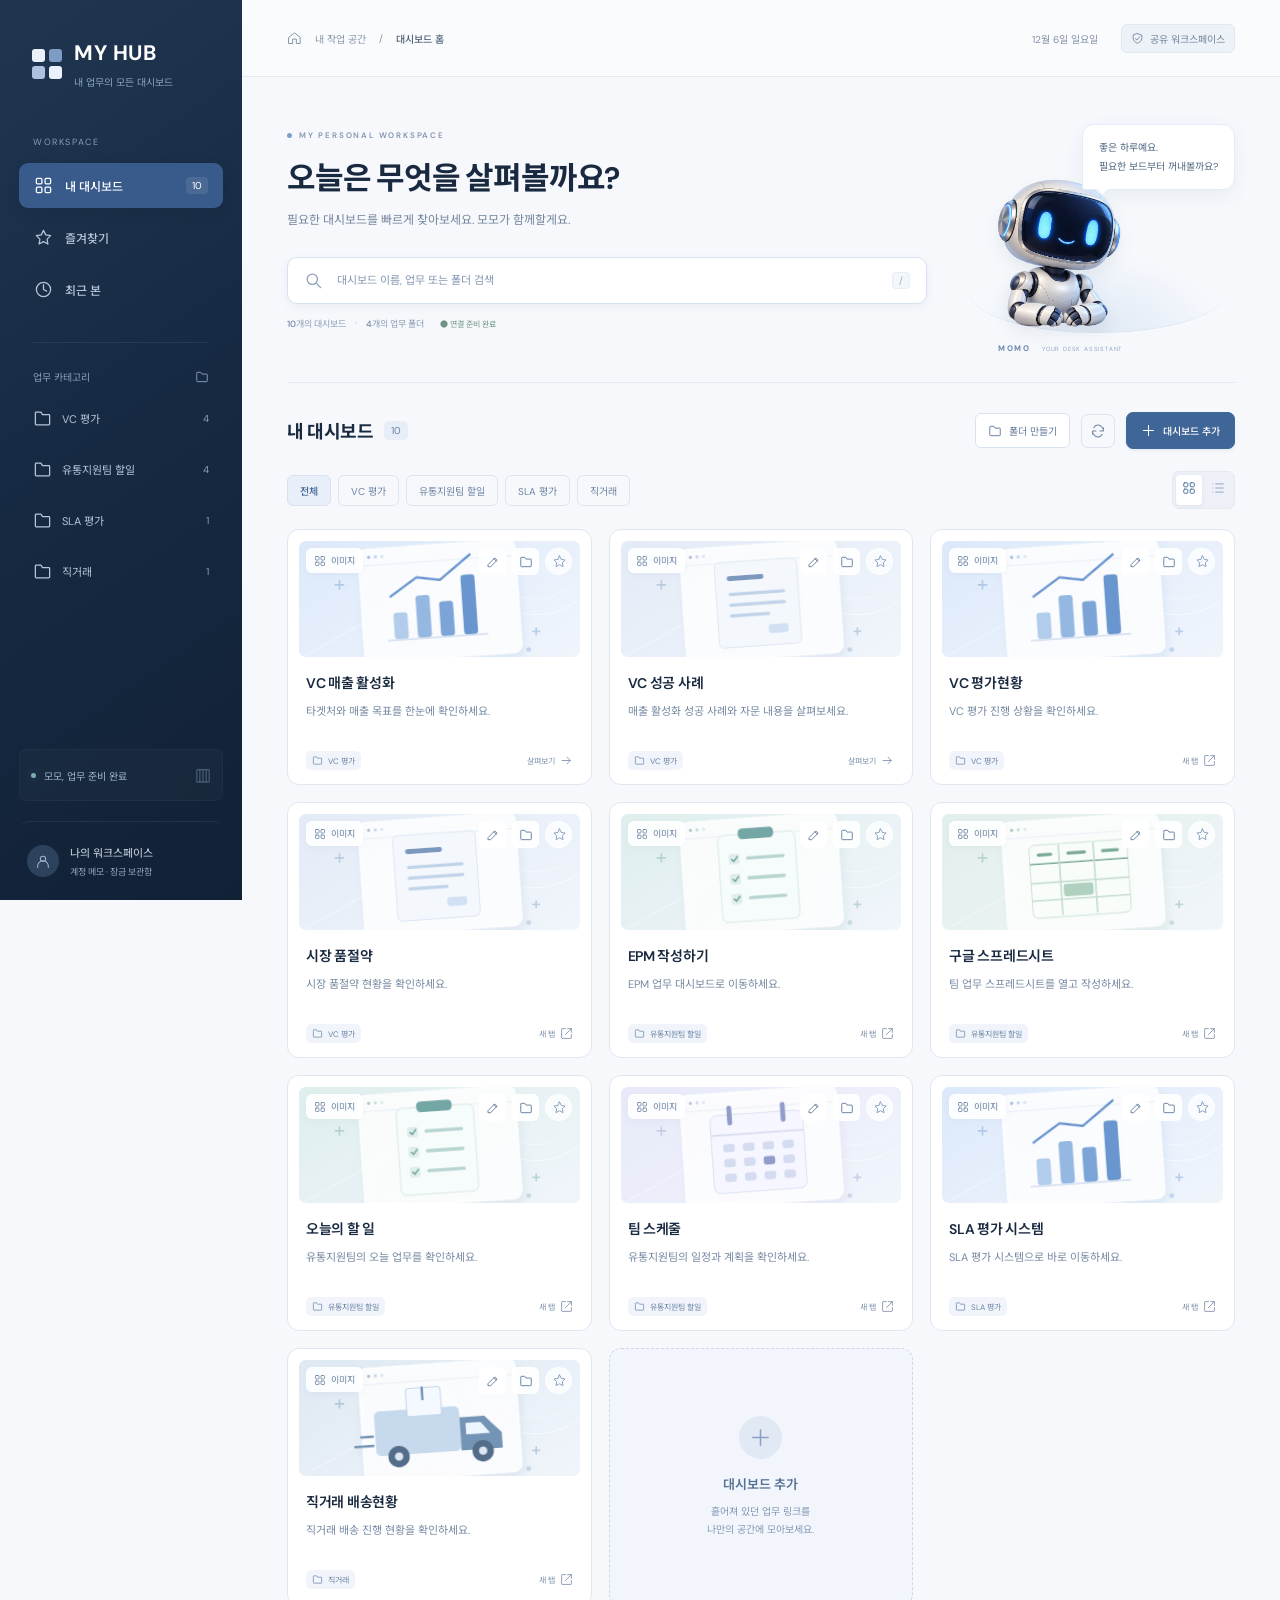
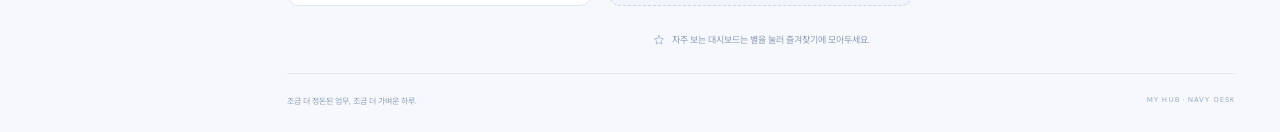
==== index.html @ 80055e2d "Allow account vault passwords of at least eight characters" ====
<!doctype html>
<html lang="ko"><head><meta charset="utf-8"><meta name="viewport" content="width=device-width,initial-scale=1"><meta name="theme-color" content="#172b44"><meta name="description" content="내 업무의 모든 대시보드, 모모와 함께하는 네이비 데스크."><title>MY HUB · 네이비 데스크</title><link rel="icon" href="favicon.svg"><link rel="stylesheet" href="styles.css?v=2daafd8558ab"></head><body>
<aside class="sidebar"><a class="brand" href="./index.html"><span class="brand-mark"><i></i><i></i><i></i><i></i></span><span>MY HUB<small>내 업무의 모든 대시보드</small></span></a><div class="nav-caption">WORKSPACE</div><nav aria-label="주 메뉴"><button class="nav-item active" data-view="all"><span data-icon="grid"></span>내 대시보드<b id="nav-count">0</b></button><button class="nav-item" data-view="favorites"><span data-icon="star"></span>즐겨찾기</button><button class="nav-item" data-view="recent"><span data-icon="clock"></span>최근 본</button></nav><div class="category-title">업무 카테고리<span data-icon="folder"></span></div><nav id="folder-nav" aria-label="폴더별 대시보드"></nav><div class="sidebar-foot"><div class="assistant-status"><i></i>모모, 업무 준비 완료<span>▥</span></div><div class="profile"><span data-icon="user"></span><div>나의 워크스페이스<small>하나씩, 나의 속도로.</small></div></div></div></aside>
<main><header class="topbar"><div class="breadcrumbs"><span data-icon="home"></span><span>내 작업 공간</span><span>/</span><strong id="breadcrumb">대시보드 홈</strong></div><div class="topbar-right"><span id="today"></span><span class="private-badge"><span data-icon="shield"></span>공유 워크스페이스</span></div></header><div class="page-content" id="home-content">
<section class="welcome"><div class="welcome-copy"><div class="eyebrow"><i></i>MY PERSONAL WORKSPACE</div><h1>오늘은 무엇을<br class="mobile-break"> 살펴볼까요?</h1><p>필요한 대시보드를 빠르게 찾아보세요.<br class="mobile-break"> 모모가 함께할게요.</p><label class="search"><span data-icon="search"></span><input type="search" id="search" aria-label="대시보드 검색" placeholder="대시보드 이름, 업무 또는 폴더 검색"><kbd>/</kbd></label><div class="welcome-meta"><span><b id="total-count">0</b>개의 대시보드</span><span>·</span><span><b id="folder-count">0</b>개의 업무 폴더</span><span class="ready">● 연결 준비 완료</span></div></div><div class="assistant-scene"><div class="speech" id="speech" role="status">좋은 하루예요.<br>필요한 보드부터 꺼내볼까요?</div><button id="momo" class="robot-button" aria-label="모모에게 인사하기"><img src="momo-robot.png" alt="작은 흰색 로봇 비서 모모" onerror="this.hidden=true;this.nextElementSibling.hidden=false"><span class="robot-fallback" hidden><span class="robot-ears"></span><span class="robot-head"><i></i><i></i></span><span class="robot-body"></span></span></button><div class="scene-ground"></div><span class="assistant-label">MOMO <small>YOUR DESK ASSISTANT</small></span></div></section>
<section class="boards-section" aria-labelledby="boards-title"><div class="section-heading"><div class="title-group"><h2 id="boards-title" tabindex="-1">내 대시보드</h2><span id="board-count" class="count-pill">0</span></div><div class="heading-actions"><button class="secondary-button" id="new-folder-button"><span data-icon="folder"></span>폴더 만들기</button><button class="icon-button" id="refresh-folders" title="목록 새로고침" aria-label="목록 새로고침"><span data-icon="refresh"></span></button><button class="primary-button" id="add-button"><span data-icon="plus"></span>대시보드 추가</button></div></div><div class="board-toolbar"><div class="filter-chips" id="category-filters" role="group" aria-label="업무 카테고리 필터"></div><div class="view-controls" role="group" aria-label="화면 배치"><button class="active" id="grid-view" aria-label="카드 보기" aria-pressed="true"><span data-icon="grid"></span></button><button id="list-view" aria-label="목록 보기" aria-pressed="false"><span data-icon="list"></span></button></div></div><div class="board-grid" id="board-grid"></div></section>
<section class="recent-section" id="recent-section" hidden><div class="section-heading"><h2><span data-icon="clock"></span>최근 본</h2><button class="text-button" data-view="recent">전체 보기<span data-icon="arrow"></span></button></div><div id="recent-grid" class="recent-grid"></div></section><div class="workspace-note"><span data-icon="star"></span>자주 보는 대시보드는 별을 눌러 즐겨찾기에 모아두세요.</div><footer><span>조금 더 정돈된 업무, 조금 더 가벼운 하루.</span><span>MY HUB · NAVY DESK</span></footer></div>
<section class="viewer" id="viewer" hidden aria-label="대시보드 보기"><div class="viewer-toolbar"><button id="close-viewer" class="secondary-button"><span data-icon="back"></span>내 대시보드</button><strong id="viewer-title"></strong><a id="external-link" target="_blank" rel="noopener noreferrer">새 탭에서 열기<span data-icon="external"></span></a></div><iframe id="dashboard-frame" title="선택한 대시보드" sandbox="allow-scripts allow-same-origin allow-forms allow-popups allow-downloads"></iframe></section></main>
<dialog id="add-dialog" aria-labelledby="dialog-title"><form id="add-form"><div class="dialog-header"><span class="dialog-icon" data-icon="folder"></span><button type="button" class="icon-button" id="close-dialog" aria-label="닫기"><span data-icon="close"></span></button></div><h2 id="dialog-title">새 대시보드 추가</h2><p>자주 사용하는 업무 링크를 한곳에 모아보세요.</p><label>이름<input name="name" required maxlength="60" placeholder="예: 월간 실적 대시보드"></label><label>주소<input name="url" type="url" required pattern="https?://.+" placeholder="https://"></label><div class="folder-select-field"><label for="board-folder">저장할 폴더</label><div><select id="board-folder" name="folder" aria-label="저장할 폴더"></select><button type="button" id="add-create-folder" class="secondary-button"><span data-icon="plus"></span>새 폴더</button></div></div><label>짧은 설명 <span>(선택)</span><input name="description" maxlength="120" placeholder="어떤 내용을 확인하는 곳인가요?"></label><fieldset class="image-fieldset"><legend>카드 이미지 <span>12종 중에서 골라주세요</span></legend><div id="add-image-options" class="image-options"></div></fieldset><div class="dialog-note"><span data-icon="shield"></span>추가한 링크는 이 브라우저에 저장됩니다.</div><button class="primary-button submit-button" type="submit">대시보드 추가<span data-icon="plus"></span></button></form></dialog><dialog id="image-dialog" aria-labelledby="image-dialog-title"><form id="image-form"><div class="dialog-header"><span class="dialog-icon" data-icon="grid"></span><button type="button" class="icon-button" id="close-image-dialog" aria-label="이미지 선택 닫기"><span data-icon="close"></span></button></div><h2 id="image-dialog-title">카드 이미지 선택</h2><p id="image-board-name"></p><fieldset class="image-fieldset"><legend class="sr-only">카드 이미지</legend><div id="edit-image-options" class="image-options"></div></fieldset><div class="dialog-note"><span data-icon="shield"></span>이미지 선택은 이 브라우저에 저장됩니다.</div><button class="primary-button submit-button" type="submit">선택한 이미지 적용<span data-icon="arrow"></span></button></form></dialog><dialog id="folder-dialog" aria-labelledby="folder-dialog-title"><form id="folder-form"><div class="dialog-header"><span class="dialog-icon" data-icon="folder"></span><button type="button" class="icon-button" id="close-folder-dialog" aria-label="폴더 만들기 닫기"><span data-icon="close"></span></button></div><h2 id="folder-dialog-title">폴더 만들기</h2><p>업무별로 대시보드를 정리해보세요.</p><label>폴더 이름<input id="folder-name" name="folderName" required maxlength="30" placeholder="예: 월간 보고, 자주 쓰는 업무"></label><div class="dialog-note">폴더와 분류는 이 브라우저에 저장됩니다.</div><button class="primary-button submit-button" type="submit">폴더 만들기<span data-icon="plus"></span></button></form><div id="custom-folder-list"></div><p id="folder-list-note" hidden>폴더를 삭제해도 대시보드는 ‘내 링크’에 남습니다.</p></dialog><dialog id="move-dialog" aria-labelledby="move-title"><form id="move-form"><div class="dialog-header"><span class="dialog-icon" data-icon="folder"></span><button type="button" class="icon-button" id="close-move-dialog" aria-label="폴더 이동 닫기"><span data-icon="close"></span></button></div><h2 id="move-title">폴더로 이동</h2><p id="move-board-name"></p><label for="move-folder">이동할 폴더</label><select id="move-folder" name="folder" aria-label="이동할 폴더"></select><div class="dialog-note">분류 변경은 이 브라우저에 저장됩니다.</div><button class="primary-button submit-button" type="submit">이 폴더로 이동<span data-icon="arrow"></span></button></form></dialog><dialog id="rename-dialog" aria-labelledby="rename-title"><form id="rename-form"><div class="dialog-header"><span class="dialog-icon" data-icon="pencil"></span><button type="button" class="icon-button" id="close-rename-dialog" aria-label="제목 변경 닫기"><span data-icon="close"></span></button></div><h2 id="rename-title">카드 제목 변경</h2><p>대시보드 카드에 표시될 이름을 바꿔보세요.</p><label>새 제목<input id="rename-input" name="name" required maxlength="60" placeholder="예: 월간 실적 대시보드"></label><div class="dialog-note">제목 변경은 이 브라우저에 저장됩니다.</div><button class="primary-button submit-button" type="submit">제목 변경<span data-icon="arrow"></span></button><button type="button" class="text-button rename-reset" id="rename-reset" hidden>원래 제목으로 되돌리기</button></form></dialog><div class="toast" id="toast" role="status"></div><script src="catalog.js?v=97ce8577c10a"></script><script src="app.js?v=6ccfc0c9c9d7"></script><script src="memos.js?v=55710975102d"></script></body></html>
---- styles.css ----
@import url('https://fonts.googleapis.com/css2?family=DM+Sans:wght@400;500;600;700&family=Noto+Sans+KR:wght@400;500;600;700;800&display=swap');
:root{--navy:#192c46;--blue:#416baa;--ink:#192a40;--muted:#778498;--line:#e3e9f1;--canvas:#f6f8fc;--sidebar:242px}*{box-sizing:border-box}body{margin:0;font:14px 'DM Sans','Noto Sans KR',sans-serif;color:var(--ink);background:var(--canvas)}button,input,a{font:inherit;-webkit-tap-highlight-color:transparent}button,a{touch-action:manipulation}button{cursor:pointer;color:inherit;border:0;transition:background .18s,box-shadow .18s,transform .18s}button:active{transform:translateY(1px)}button:focus-visible,a:focus-visible,input:focus-visible{outline:3px solid #6495d6;outline-offset:4px}a{text-decoration:none;color:inherit}svg.icon{width:19px;height:19px;display:block;flex-shrink:0}span[data-icon]{display:inline-flex;align-items:center;justify-content:center;flex-shrink:0}[hidden]{display:none!important}
.sidebar{width:var(--sidebar);position:fixed;inset:0 auto 0 0;display:flex;flex-direction:column;padding:37px 19px 22px;background:linear-gradient(145deg,#203650,#172a43 45%,#112136);color:#becbdd;z-index:6}.brand{display:flex;align-items:center;gap:12px;padding:2px 13px 0;color:#fff;font-size:21px;font-weight:700;letter-spacing:.5px}.brand small{display:block;margin-top:7px;font-size:10px;letter-spacing:0;font-weight:400;color:#8da3be}.brand-mark{display:grid;grid-template-columns:repeat(2,13px);gap:4px}.brand-mark i{width:13px;height:13px;border-radius:3px;background:#eaf1fb}.brand-mark i:nth-child(2){background:#7d9bc3}.brand-mark i:nth-child(3){background:#adc2df}.nav-caption{font-size:9px;letter-spacing:1.6px;color:#879db8;margin:47px 14px 15px}nav{display:grid;gap:7px}.nav-item{display:flex;align-items:center;gap:12px;padding:13px 15px;background:none;color:#b6c5d8;text-align:left;width:100%;border-radius:9px;font-size:12px;font-weight:500;min-height:44px}.nav-item.active{background:#385b8b;color:#fff;box-shadow:0 4px 14px #0613261a}.nav-item:hover{background:#2b4361;color:#fff}.nav-item.active:hover{background:#41689b}.nav-item b{margin-left:auto;font-size:10px;border-radius:4px;background:#ffffff18;padding:2px 6px;font-weight:400}.category-title{display:flex;align-items:center;justify-content:space-between;font-size:10px;color:#8a9fba;margin:30px 14px 12px;padding-top:26px;border-top:1px solid #ffffff13}.category-title svg{width:14px;height:14px}.folder-item{font-size:11px;font-weight:400;gap:10px;padding:10px 14px}.folder-item>span:first-child{color:#869dbc}.folder-count{font-size:10px;margin-left:auto;color:#8ea2bd}.sidebar-foot{margin-top:auto;padding-top:45px}.assistant-status{display:flex;align-items:center;gap:8px;padding:13px 11px;background:#ffffff06;border:1px solid #ffffff08;border-radius:8px;font-size:10px;color:#a1b5cd}.assistant-status i{height:5px;width:5px;background:#7dadac;border-radius:50%;box-shadow:0 0 8px #7dadac50}.assistant-status>span{margin-left:auto;color:#7791ad;font-size:16px}.profile{display:flex;gap:11px;align-items:center;padding:22px 8px 0;margin-top:20px;border-top:1px solid #ffffff12;font-size:11px;color:#d2dbe6}.profile>span{width:32px;height:32px;border-radius:50%;background:#2d425c;color:#9cb1cb}.profile svg{width:16px}.profile small{display:block;margin-top:5px;font-size:9px;color:#92a5bd}
main{margin-left:var(--sidebar);min-height:100vh}.topbar{height:77px;border-bottom:1px solid var(--line);padding:0 45px;display:flex;align-items:center;justify-content:space-between;background:#ffffff8a}.breadcrumbs{display:flex;align-items:center;gap:13px;font-size:10px;color:#8796aa}.breadcrumbs svg{width:15px;height:15px}.breadcrumbs strong{font-weight:500;color:#52637a}.topbar-right{display:flex;gap:23px;align-items:center;font-size:10px;color:#8291a6}.private-badge{display:flex;align-items:center;gap:6px;padding:6px 9px;background:#edf2f8;border:1px solid #e2e8f0;border-radius:6px;color:#73849b}.private-badge svg{width:13px;height:13px}.page-content{max-width:1500px;padding:0 45px;margin:auto}.welcome{display:flex;align-items:center;justify-content:space-between;min-height:306px;gap:25px;padding:30px 0 29px;border-bottom:1px solid var(--line);position:relative}.welcome-copy{flex:1;min-width:0}.eyebrow{display:flex;align-items:center;gap:7px;font-size:8px;letter-spacing:1.8px;font-weight:600;color:#8295af}.eyebrow i{height:5px;width:5px;border-radius:50%;background:#7ca0cf}h1{font-size:31px;letter-spacing:-1.2px;font-weight:700;line-height:1.4;margin:17px 0 10px}.welcome-copy>p{font-size:12px;color:#75869d;margin:0;line-height:1.8}.mobile-break{display:none}.search{display:flex;align-items:center;gap:12px;margin-top:25px;border:1px solid #d7e2f0;border-radius:10px;box-shadow:0 3px 10px #354f7810;background:#fff;padding:13px 16px;max-width:640px;color:#8a9db6}.search:focus-within{border-color:#7099cb}.search input{width:100%;min-width:0;border:0;background:none;font-size:11px;color:var(--ink);outline:none}.search input::placeholder{color:#8498b3}.search kbd{font:10px 'DM Sans',sans-serif;background:#f3f6fa;color:#a1afc0;border:1px solid #e7edf4;border-radius:4px;padding:1px 6px}.welcome-meta{display:flex;gap:9px;align-items:center;margin-top:13px;font-size:9px;color:#8c9cb2}.welcome-meta b{font-weight:500;color:#6f85a2}.ready{margin-left:7px;color:#6e9284;font-size:8px}.assistant-scene{width:265px;height:237px;position:relative;align-self:flex-end;flex-shrink:0}.robot-button{position:absolute;width:175px;height:175px;left:1px;bottom:16px;padding:0;background:none;z-index:2;transform-origin:50% 100%}.robot-button img{display:block;width:100%;height:100%;object-fit:contain;filter:drop-shadow(0 8px 8px #12284212)}.robot-button:hover{transform:translateY(-4px) rotate(-3deg)}.robot-button.hello{animation:wave .6s ease}.speech{position:absolute;z-index:3;right:0;top:8px;border:1px solid #e5ebf4;border-radius:12px 12px 12px 3px;background:#fff;box-shadow:0 6px 20px #244a7410;padding:13px 16px;color:#536983;font-size:10px;line-height:1.9;max-width:205px}.speech:after{content:'';position:absolute;bottom:-5px;left:15px;width:8px;height:8px;background:white;transform:rotate(45deg);border-right:1px solid #e5ebf4;border-bottom:1px solid #e5ebf4}.scene-ground{position:absolute;bottom:20px;left:0;right:10px;height:80px;background:radial-gradient(ellipse at bottom,#dfe9f5,transparent 70%);border-bottom:1px solid #dbe5f2;border-radius:50%}.assistant-label{position:absolute;bottom:0;left:28px;color:#6e88ac;font-weight:700;font-size:8px;letter-spacing:1.6px}.assistant-label small{font-weight:400;color:#91a4bf;font-size:6px;margin-left:8px;letter-spacing:.8px}.robot-fallback{position:relative;display:block;width:145px;height:155px;margin:15px}.robot-head{position:absolute;left:15px;top:8px;width:118px;height:89px;border:10px solid #e8edf3;background:linear-gradient(135deg,#25374e,#0c192b);border-radius:38px;box-shadow:4px 5px 0 #c6d2e0;display:flex;align-items:center;justify-content:center;gap:27px}.robot-head i{width:10px;height:24px;border-radius:8px;background:#92c1fa;box-shadow:0 0 12px #69a9ff}.robot-body{position:absolute;left:41px;top:104px;width:66px;height:45px;background:linear-gradient(120deg,#fff,#c6d2e0);border-radius:24px 24px 16px 16px;box-shadow:0 5px 10px #1d365325}.robot-ears{position:absolute;left:3px;top:38px;width:142px;height:35px;background:#95a7be;border-radius:12px}
.boards-section{padding-top:29px}.section-heading{display:flex;align-items:center;justify-content:space-between;gap:15px}.title-group{display:flex;align-items:center;gap:10px}h2{font-size:18px;font-weight:700;letter-spacing:-.4px;margin:0}.count-pill{font-size:10px;background:#e8eef7;color:#6782a6;border-radius:5px;padding:3px 7px}.heading-actions{display:flex;align-items:center;gap:11px}.primary-button{display:inline-flex;align-items:center;justify-content:center;gap:7px;padding:10px 14px;border:1px solid #42699d;background:#406697;color:white;border-radius:7px;font-size:10px;font-weight:500;box-shadow:0 2px 3px #152a4210}.primary-button svg{width:15px;height:15px}.primary-button:hover{background:#315684}.icon-button{display:inline-flex;align-items:center;justify-content:center;background:transparent;color:#7186a3;border:1px solid #dbe3ef;border-radius:7px;width:34px;height:34px}.icon-button:hover{background:#e8eef6;color:#3e618e}.icon-button svg{width:16px;height:16px}.icon-button:disabled{opacity:.5;cursor:wait}.board-toolbar{display:flex;justify-content:space-between;align-items:center;gap:15px;margin:22px 0 20px}.filter-chips{display:flex;gap:7px;flex-wrap:wrap}.filter-chip{border:1px solid #dce5f0;border-radius:6px;padding:7px 12px;font-size:10px;color:#7085a2;background:transparent;white-space:nowrap}.filter-chip.active{background:#e9eff8;border-color:#d7e1ef;color:#416798;font-weight:500}.filter-chip:hover{background:#eaf0f8}.view-controls{display:flex;gap:3px;padding:3px;background:#edf1f7;border:1px solid #e3e9f1;border-radius:7px;flex-shrink:0}.view-controls button{padding:6px;border-radius:4px;background:none;color:#91a3bc}.view-controls button.active{background:#fff;color:#486f9e;box-shadow:0 1px 4px #1b365b12}.view-controls svg{width:14px;height:14px}.board-grid{display:grid;grid-template-columns:repeat(3,minmax(0,1fr));gap:17px}.board-card{border:1px solid #e0e7f1;border-radius:12px;position:relative;background:white;overflow:hidden;transition:box-shadow .2s,transform .2s}.board-card:hover{transform:translateY(-3px);box-shadow:0 9px 22px #27446c12;border-color:#c8d8ec}.card-open{width:100%;display:block;text-align:left;color:inherit;background:none;padding:0}.card-art{height:116px;margin:11px 11px 0;border-radius:7px;background:linear-gradient(130deg,#dce8f9,#eef4fd);position:relative;display:flex;align-items:center;justify-content:center;overflow:hidden}.card-art:before{content:'';position:absolute;height:140px;width:140px;border:1px solid #ffffff99;border-radius:50%;right:2px;top:-25px}.card-art:after{content:'';position:absolute;width:200px;height:1px;background:#ffffff80;transform:rotate(-30deg);left:-15px;bottom:16px}.card-art.slate{background:linear-gradient(120deg,#e0e8f1,#edf3f9)}.card-art.teal{background:linear-gradient(130deg,#deeced,#edf6f6)}.card-art.indigo{background:linear-gradient(130deg,#e3e5f7,#f0f1fb)}.preview-window{position:relative;background:linear-gradient(130deg,#ffffffef,#f7faffd9);border:1px solid #fff;border-radius:6px;width:130px;height:79px;box-shadow:6px 7px 12px #5a7eae18;transform:rotate(-4deg);z-index:1}.preview-toolbar{display:flex;gap:3px;padding:7px;height:18px;border-bottom:1px solid #e1e9f4}.preview-toolbar i{height:3px;width:3px;background:#acc3e1;border-radius:50%}.preview-bars{display:flex;align-items:flex-end;gap:8px;padding:8px 14px 0;height:49px;border-bottom:1px solid #dae5f3;margin:0 9px}.preview-bars i{width:11px;background:linear-gradient(#aac6eb,#80a8d9);border-radius:3px 3px 0 0}.preview-bars i:nth-child(1){height:13px}.preview-bars i:nth-child(2){height:24px}.preview-bars i:nth-child(3){height:20px}.preview-bars i:nth-child(4){height:32px;background:#5f8fc9}.preview-bars i:nth-child(5){height:40px;background:#709bd2}.preview-document{padding:12px 15px;display:grid;gap:7px}.preview-document i{height:4px;border-radius:4px;background:#cbdaf0}.preview-document i:first-child{width:45%;background:#89a9d5}.preview-document i:last-child{width:75%}.preview-chart{position:absolute;right:-17px;bottom:0;width:41px;height:41px;border-radius:50%;background:conic-gradient(#759fd5 0 68%,#d0e1f6 68% 100%);border:5px solid white;box-shadow:0 4px 8px #627faa15}.preview-chart:after{content:'';position:absolute;inset:7px;border-radius:50%;background:#eef4fb}.preview-task{padding:10px 13px;display:grid;gap:7px}.preview-task i{height:5px;background:#c6d8ea;border-radius:2px;width:77%;margin-left:13px;position:relative}.preview-task i:before{content:'✓';font-size:7px;color:#78a9a8;position:absolute;left:-13px;top:-2px}.preview-calendar{display:grid;grid-template-columns:repeat(5,1fr);gap:4px;padding:9px 15px}.preview-calendar i{height:8px;background:#d6e1f1;border-radius:2px}.preview-calendar i:nth-child(7){background:#6c92c3}.art-icon{width:36px;height:36px;position:absolute;left:calc(50% - 85px);bottom:14px;border:3px solid #ffffffd0;background:#7698c6;border-radius:9px;display:grid;place-items:center;z-index:2;color:white;box-shadow:0 4px 8px #647ba420}.art-icon svg{width:18px;height:18px}.teal .art-icon{background:#7eaaaa}.indigo .art-icon{background:#929dc6}.slate .art-icon{background:#8197b4}.favorite{position:absolute;z-index:3;right:19px;top:18px;color:#8ca3c0;width:27px;height:27px;display:grid;place-items:center;border:1px solid #ffffffb0;border-radius:50%;background:#ffffffbb}.favorite svg{height:15px;width:15px}.favorite.selected{color:#d9a343;background:#fffaf0}.favorite.selected svg{fill:#e8b553;stroke:#e0aa46}.favorite:hover{background:white}.card-content{padding:16px 18px 14px}.card-content h3{font-size:14px;letter-spacing:-.3px;margin:0 22px 8px 0;font-weight:600;line-height:1.5}.card-content p{font-size:11px;line-height:1.8;color:#778aa3;min-height:36px;margin:0}.card-bottom{display:flex;align-items:center;gap:6px;justify-content:space-between;margin-top:13px}.card-tag{display:flex;align-items:center;gap:5px;font-size:8px;color:#6c85a7;background:#f1f5fb;border-radius:5px;padding:4px 6px;max-width:75%;white-space:nowrap;overflow:hidden;text-overflow:ellipsis}.card-tag svg{width:11px;height:11px}.open-label{font-size:8px;color:#7f92ad;display:flex;align-items:center;gap:5px}.open-label svg{width:13px;height:13px}.custom-delete{position:absolute;right:12px;top:119px;background:#ffffffd9;border-radius:5px;padding:5px;color:#a8b2c1}.custom-delete svg{height:13px;width:13px}.custom-delete:hover{color:#a55b5b;background:#fff0f0}.add-card{border:1px dashed #cad7e8;border-radius:12px;background:#f2f6fc;display:flex;flex-direction:column;align-items:center;justify-content:center;min-height:258px;padding:25px 15px;color:#547093}.add-card:hover{background:#eaf1fb}.add-circle{height:43px;width:43px;background:#e1e9f4;color:#8aa2c2;display:grid;place-items:center;border-radius:50%;margin-bottom:15px}.add-circle svg{width:23px;height:23px}.add-card strong{font-size:13px;font-weight:600}.add-card p{font-size:10px;color:#8397b3;line-height:1.8;text-align:center;margin:10px 0 0}.empty{grid-column:1/-1;padding:55px 20px;border:1px dashed #d1dceb;border-radius:12px;text-align:center;color:#8395ad;background:#f0f4fa;font-size:12px;line-height:1.9}.empty>span{display:flex;justify-content:center;color:#a9bbd1;margin-bottom:10px}.empty svg{height:30px;width:30px}.empty strong{font-size:14px;color:#607792;display:block;margin-bottom:5px}
.board-grid.list{grid-template-columns:1fr}.list .board-card{min-height:88px}.list .card-open{display:flex;align-items:center;padding:11px 17px;gap:20px}.list .card-art{width:90px;height:65px;flex-shrink:0;margin:0}.list .preview-window{transform:scale(.65) rotate(-4deg);flex-shrink:0}.list .art-icon{display:none}.list .card-content{padding:0;flex:1;display:grid;grid-template-columns:1fr 200px;column-gap:20px}.list .card-content h3{margin-bottom:3px}.list .card-content p{grid-column:1;min-height:0}.list .card-bottom{grid-column:2;grid-row:1/3;margin:0;padding-right:40px;gap:15px}.list .favorite{top:30px;right:15px;border-color:#e6edf5;background:#f8faff}.list .custom-delete{top:5px;right:18px}.list .add-card{min-height:67px;flex-direction:row;gap:15px}.list .add-circle{width:30px;height:30px;margin:0}.list .add-circle svg{width:17px}.list .add-card p{margin:0}.recent-section{margin-top:31px}.recent-section h2{display:flex;gap:9px;align-items:center;font-size:15px}.recent-section h2 svg{width:17px;height:17px;color:#8198b7}.text-button{display:flex;align-items:center;gap:6px;font-size:10px;background:none;color:#7a91b0}.text-button svg{width:13px}.recent-grid{display:grid;grid-template-columns:repeat(3,1fr);gap:13px;margin-top:16px}.recent-card{display:flex;gap:11px;align-items:center;text-align:left;padding:14px;background:white;border:1px solid var(--line);border-radius:9px;color:#405674;min-width:0}.recent-card:hover{background:#eef4fc}.recent-icon{width:34px;height:34px;background:#edf3fc;color:#7b9ac4;border-radius:7px;display:grid;place-items:center;flex-shrink:0}.recent-card strong{font-size:10px;font-weight:500;display:block;white-space:nowrap;overflow:hidden;text-overflow:ellipsis}.recent-card small{font-size:8px;color:#899db7;display:block;margin-top:5px}.recent-card>div{min-width:0}.recent-card>.icon{margin-left:auto;width:12px;color:#a8b6c9}.workspace-note{display:flex;justify-content:center;align-items:center;gap:7px;color:#8b9db5;font-size:9px;padding:27px 0}.workspace-note svg{width:12px;height:12px;color:#a2b4cd}footer{border-top:1px solid var(--line);display:flex;justify-content:space-between;padding:21px 0 26px;font-size:8px;color:#93a4ba}footer>span:last-child{font-size:7px;letter-spacing:1.1px;color:#93a4bc}.viewer{position:fixed;inset:77px 0 0 var(--sidebar);background:var(--canvas);z-index:5;display:flex;flex-direction:column}.viewer-toolbar{display:flex;align-items:center;gap:20px;padding:15px 25px;background:white;border-bottom:1px solid var(--line)}.secondary-button{display:flex;align-items:center;gap:7px;border:1px solid #d9e3ef;border-radius:6px;padding:9px 12px;background:white;color:#647c9c;font-size:10px}.secondary-button svg{width:14px;height:14px}.viewer-toolbar strong{font-size:12px}.viewer-toolbar a{margin-left:auto;display:flex;align-items:center;gap:7px;font-size:10px;color:#6e89ad}.viewer-toolbar a svg{width:13px}.viewer iframe{width:100%;flex:1;border:0;background:white}
dialog{border:1px solid #dce5f0;border-radius:16px;background:#fff;padding:28px;width:420px;max-width:calc(100% - 32px);color:var(--ink);box-shadow:0 20px 90px #132b4b30}dialog::backdrop{background:#11233c66;backdrop-filter:blur(4px)}.dialog-header{display:flex;align-items:center;justify-content:space-between}.dialog-icon{width:38px;height:38px;border-radius:10px;background:#edf3fb;color:#6c8ebc}dialog h2{margin:19px 0 9px;font-size:21px}dialog p{font-size:11px;color:#8c9bb0;margin:0 0 25px}dialog label{display:block;margin:16px 0;font-size:11px;color:#607591}dialog label>span{font-size:9px;color:#a0aec0}dialog input{display:block;margin-top:8px;width:100%;border:1px solid #dfe7f2;border-radius:7px;padding:12px;background:#f8fafd;color:var(--ink);font-size:12px}dialog input::placeholder{color:#a5b2c5}.dialog-note{display:flex;align-items:center;gap:6px;font-size:9px;color:#8599b4;margin:20px 0}.dialog-note svg{width:12px}.submit-button{width:100%;padding:12px;justify-content:space-between}.toast{position:fixed;z-index:20;bottom:25px;left:calc(50% + var(--sidebar)/2);transform:translate(-50%,15px);opacity:0;pointer-events:none;background:#203a5a;border:1px solid #476487;color:#edf4ff;border-radius:9px;padding:12px 20px;max-width:80%;font-size:11px;line-height:1.6;box-shadow:0 8px 25px #0d203d25;transition:opacity .2s,transform .2s}.toast.visible{opacity:1;transform:translate(-50%,0)}@keyframes wave{25%{transform:rotate(-6deg)}65%{transform:rotate(5deg)}}
@media(min-width:1550px){.board-grid{grid-template-columns:repeat(4,minmax(0,1fr))}.welcome{min-height:330px}h1{font-size:37px}.assistant-scene{width:320px}.robot-button{width:200px;height:200px}.speech{right:0;top:0}.card-art{height:128px}}
@media(max-width:1180px){:root{--sidebar:212px}.sidebar{padding:30px 13px 20px}.brand{padding-left:12px;font-size:19px}.page-content{padding:0 28px}.topbar{padding:0 28px}.welcome{gap:12px}.assistant-scene{width:215px}.speech{font-size:9px;padding:10px 12px}.robot-button{width:157px;height:157px}.welcome h1{font-size:27px}.board-grid{gap:13px}.card-content{padding:14px}.card-content h3{font-size:12px}.card-content p{font-size:9px}.card-art{height:105px}.card-tag{font-size:7px}.recent-grid{gap:10px}.recent-card{padding:12px}.ready{display:none}}
@media(max-width:940px){:root{--sidebar:187px}.sidebar{padding:28px 10px 20px}.brand{font-size:18px;gap:10px;padding-left:9px}.brand small{font-size:8px}.brand-mark{grid-template-columns:repeat(2,11px);gap:3px}.brand-mark i{width:11px;height:11px}.nav-item{font-size:11px;padding:12px 11px;gap:9px}.folder-item{font-size:10px}.category-title{margin-left:11px;margin-right:11px}.assistant-status{font-size:8px;padding:11px 9px;gap:5px}.profile{font-size:10px}.profile small{font-size:8px}.page-content{padding:0 24px}.topbar{padding:0 24px}.topbar-right #today{display:none}.welcome h1{font-size:25px}.welcome-copy>p{font-size:10px}.welcome{min-height:287px}.assistant-scene{width:165px;height:226px}.robot-button{width:145px;height:145px;left:-5px;bottom:24px}.speech{font-size:8px;top:14px;padding:10px;max-width:160px}.assistant-label{font-size:7px;left:15px}.assistant-label small{display:none}.eyebrow{font-size:7px;letter-spacing:1.3px}.search{padding:12px}.search input{font-size:10px}.board-grid{grid-template-columns:repeat(2,minmax(0,1fr))}.card-art{height:112px}.card-content h3{font-size:13px}.card-content p{font-size:10px}.recent-grid{grid-template-columns:repeat(2,1fr)}.recent-card:last-child{display:none}.list .card-content{grid-template-columns:1fr 155px;column-gap:10px}.list .card-art{width:65px}.list .card-open{gap:12px}.list .open-label{display:none}.list .card-tag{max-width:100%}.view-controls{align-self:flex-start}}
@media(max-width:680px){:root{--sidebar:0px}.sidebar{position:static;width:100%;padding:20px 20px 13px;background:linear-gradient(120deg,#203650,#112137)}.brand{padding:0;font-size:21px}.brand small{font-size:9px;display:inline-block;margin:0 0 0 11px;vertical-align:middle;font-weight:400}.brand-mark{grid-template-columns:repeat(2,11px);gap:3px}.nav-caption,.category-title,#folder-nav,.sidebar-foot{display:none}.sidebar>nav{display:flex;gap:7px;margin-top:21px}.nav-item{justify-content:center;font-size:11px;padding:10px;min-height:39px}.nav-item b{display:none}.nav-item{white-space:nowrap}.nav-item svg{width:16px;height:16px}.topbar{height:58px;padding:0 20px}.breadcrumbs{font-size:9px;gap:10px}.private-badge{font-size:8px;padding:5px 7px}.page-content{padding:0 20px}.welcome{padding:27px 0 23px;min-height:285px;align-items:flex-start}.welcome h1{font-size:27px;margin-top:15px;line-height:1.4;letter-spacing:-1px}.welcome-copy>p{font-size:10px;max-width:230px}.welcome-copy{position:relative;z-index:3}.eyebrow{font-size:7px}.mobile-break{display:block}.search{margin-top:23px;position:relative;z-index:4;padding:12px 13px}.search input{font-size:11px}.welcome-meta{font-size:8px;margin-top:12px}.assistant-scene{position:absolute;right:0;top:22px;width:140px;height:173px;z-index:4;pointer-events:none}.speech{display:none}.robot-button{width:132px;height:132px;bottom:10px;left:6px;pointer-events:auto}.assistant-label{display:none}.scene-ground{bottom:10px;height:45px}h2{font-size:17px}.boards-section{padding-top:23px}.primary-button{padding:9px 11px;font-size:9px}.icon-button{width:31px;height:31px}.heading-actions{gap:7px}.board-toolbar{margin:17px 0;align-items:flex-start;gap:10px}.filter-chips{gap:5px}.filter-chip{font-size:9px;padding:6px 8px}.view-controls{display:none}.board-grid{gap:11px}.card-art{margin:8px 8px 0;height:99px}.preview-window{transform:scale(.8) rotate(-4deg)}.art-icon{left:calc(50% - 60px);bottom:9px;height:27px;width:27px;border-width:2px}.art-icon svg{width:13px;height:13px}.favorite{right:13px;top:13px;width:25px;height:25px}.favorite svg{width:13px;height:13px}.card-content{padding:13px 12px}.card-content h3{font-size:12px;margin-right:0;margin-bottom:7px}.card-content p{font-size:10px;min-height:36px}.card-bottom{margin-top:10px}.card-tag{font-size:7px;padding:3px 5px;max-width:85%}.open-label{font-size:0;gap:0}.open-label svg{width:12px;height:12px}.add-card{min-height:242px;padding:15px 10px}.add-card strong{font-size:12px}.add-card p{font-size:9px}.add-circle{width:37px;height:37px}.custom-delete{top:104px;right:9px}.recent-grid{gap:10px}.recent-card{padding:11px 9px;gap:8px}.recent-icon{height:28px;width:28px}.recent-icon svg{width:15px}.recent-card strong{font-size:9px}.recent-card small{font-size:7px}.recent-card>.icon{display:none}.workspace-note{font-size:8px;gap:5px;line-height:1.7;text-align:center;padding:24px 9px}footer{font-size:7px;gap:10px;line-height:1.8}footer>span:last-child{font-size:6px;white-space:nowrap}.viewer{inset:0;z-index:10}.viewer-toolbar{padding:12px;gap:10px;flex-wrap:wrap}.viewer-toolbar strong{font-size:11px}.viewer-toolbar a{font-size:9px}.viewer-toolbar a svg{width:11px}.toast{left:50%;width:max-content;max-width:90%;font-size:10px}.list .card-content{grid-template-columns:1fr}.list .card-bottom{grid-column:1;grid-row:auto;padding:0;margin:6px 0 0;justify-content:flex-start}.list .card-tag{font-size:8px}.list .card-content p{font-size:9px;padding-right:17px}.list .card-open{padding:11px;gap:10px}.list .favorite{top:24px;right:12px}.list .card-art{width:58px;height:65px}.list .add-card p{display:none}}
@media(max-width:380px){.brand small{font-size:8px;margin-left:8px}.page-content{padding:0 15px}.welcome h1{font-size:25px}.assistant-scene{right:-7px;width:118px}.robot-button{width:119px;height:119px;bottom:14px}.welcome-copy>p{font-size:9px}.private-badge{display:none}.card-content h3{font-size:11px}.card-content p{font-size:8px}}@media(prefers-reduced-motion:reduce){*,*:before,*:after{animation:none!important;transition:none!important}}
/* Saved thumbnail library and accessible image chooser */
.card-art.thumbnail-art{background:#edf3fb}.thumbnail-art:before,.thumbnail-art:after{display:none}.thumbnail-art>img{width:100%;height:100%;object-fit:cover;display:block}.change-image{position:absolute;left:18px;top:18px;z-index:3;display:flex;align-items:center;gap:5px;border:1px solid #ffffffb0;background:#ffffffe3;color:#657e9e;border-radius:6px;padding:5px 7px;font-size:9px;box-shadow:0 2px 7px #4761840b}.change-image svg{width:12px;height:12px}.change-image:hover{background:#fff;color:#355b8b}.list .change-image{left:22px;top:14px;padding:4px}.list .change-image>span{display:none}.list .thumbnail-art>img{object-fit:cover}.list .custom-delete{top:6px}.image-options{display:grid;grid-template-columns:repeat(4,minmax(0,1fr));gap:10px}.image-fieldset{border:0;padding:0;margin:21px 0 0;min-width:0}.image-fieldset legend{font-size:11px;color:#607591;margin-bottom:12px}.image-fieldset legend>span{font-size:9px;color:#9aabc0;margin-left:8px}.image-option{position:relative;margin:0!important;cursor:pointer}.image-option>input{position:absolute;opacity:0;width:1px;height:1px;padding:0;border:0;margin:0;top:0;left:0}.image-tile{position:relative;display:flex;flex-direction:column;overflow:hidden;border:2px solid #e5ebf3;border-radius:9px;background:#f8fafd;transition:border .15s,box-shadow .15s}.image-tile>img{display:block;width:100%;aspect-ratio:1.7;object-fit:cover}.image-tile>span{font-size:10px!important;color:#7286a1!important;text-align:center;padding:7px 2px}.image-tile>i{position:absolute;right:5px;top:5px;display:none;width:17px;height:17px;align-items:center;justify-content:center;border-radius:50%;font-size:10px;font-style:normal;color:white;background:#416baa}.image-option>input:checked+.image-tile{border-color:#557fb6;box-shadow:0 0 0 2px #638ac21a}.image-option>input:checked+.image-tile>span{color:#3c6090!important;background:#eaf1fa;font-weight:600}.image-option>input:checked+.image-tile>i{display:flex}.image-option>input:focus-visible+.image-tile{outline:3px solid #8caed9;outline-offset:3px}.image-option:hover .image-tile{border-color:#a5bbd7}#add-dialog,#image-dialog{width:580px;max-height:90dvh;overflow:auto}.sr-only{position:absolute;width:1px;height:1px;padding:0;overflow:hidden;clip-path:inset(50%);white-space:nowrap}#image-board-name{font-size:12px;color:#6d86a6;margin-bottom:18px}.submit-button{min-height:41px}@media(max-width:680px){.change-image{left:13px;top:13px;font-size:8px;padding:4px 5px}.change-image svg{width:11px;height:11px}.image-options{grid-template-columns:repeat(3,minmax(0,1fr));gap:8px}#add-dialog,#image-dialog{padding:22px;max-height:90dvh}.image-tile>span{font-size:9px!important;padding:6px 1px}.image-fieldset legend>span{font-size:8px}.list .change-image{left:15px;top:14px}}
/* Browser-local folders */
.move-folder{position:absolute;z-index:3;right:52px;top:18px;width:27px;height:27px;border:1px solid #ffffffc0;border-radius:6px;background:#ffffffe3;color:#657e9e;display:grid;place-items:center}.move-folder svg{width:14px;height:14px}.move-folder:hover{background:#fff;color:#315b8e}.list .move-folder{top:31px;right:49px}.list .card-bottom{padding-right:76px}.folder-select-field>div{display:flex;gap:8px}.folder-select-field label{margin:16px 0 8px}dialog select{font:inherit;font-size:12px;color:#526c8e;border:1px solid #dfe7f2;background:#f8fafd;border-radius:7px;padding:11px;width:100%;min-width:0}.folder-select-field select{flex:1}.folder-select-field button{white-space:nowrap}#folder-dialog,#move-dialog{max-height:90dvh;overflow:auto}.custom-folder-row{display:flex;align-items:center;justify-content:space-between;border-top:1px solid #e8edf5;padding:11px 0;font-size:11px;color:#687f9f}.custom-folder-row>span{display:flex;align-items:center;gap:8px}.custom-folder-row svg{width:15px;height:15px}.custom-folder-row button{background:#f4f7fb;padding:6px;border-radius:5px;color:#8b9bb0}.custom-folder-row button:hover{color:#a25d5d;background:#fff1f1}#custom-folder-list:not(:empty){margin-top:23px}#folder-list-note{font-size:10px;line-height:1.7;margin:8px 0 0}.sidebar{overflow-y:auto}.heading-actions{flex-wrap:wrap;justify-content:flex-end}@media(max-width:680px){.move-folder{right:42px;top:13px;width:25px;height:25px}.move-folder svg{width:12px;height:12px}.section-heading{flex-wrap:wrap}.heading-actions{gap:6px}#new-folder-button{font-size:9px;padding:9px 10px}.list .move-folder{right:43px;top:25px}.list .card-bottom{padding-right:0}.list .card-content h3,.list .card-content p{padding-right:45px}.folder-select-field button{padding:9px}.sidebar{overflow:visible}}

.rename-board{position:absolute;z-index:3;right:85px;top:18px;width:27px;height:27px;border:1px solid #ffffffc0;border-radius:6px;background:#ffffffe3;color:#657e9e;display:grid;place-items:center}
.rename-board svg{width:14px;height:14px}
.rename-board:hover{background:#fff;color:#315b8e}
.list .rename-board{top:31px;right:82px}
.rename-reset{display:block;margin:12px auto 0}
.rename-reset[hidden]{display:none}
@media(max-width:680px){.rename-board{right:71px;top:13px;width:25px;height:25px}
.rename-board svg{width:12px;height:12px}
.list .rename-board{right:72px;top:25px}}

/* Account vault */
.profile[role=button]{cursor:pointer;border-radius:10px}.profile[role=button]:hover{background:#ffffff10}.profile[role=button]:focus-visible{outline:2px solid #97b9e5;outline-offset:4px}
#memo-dialog{width:min(900px,94vw);max-width:900px;padding:28px;box-sizing:border-box}#memo-dialog h2{margin-top:0}#memo-unlock{max-width:460px;margin:auto}#memo-dialog label{display:block}#memo-dialog input{width:100%;box-sizing:border-box}#memo-dialog .memo-help{font-size:12px;line-height:1.8;color:#687b93}#memo-dialog #memo-status{font-size:13px;line-height:1.7;color:#345a89;min-height:24px}.memo-layout{display:grid;grid-template-columns:200px minmax(0,1fr);gap:22px;margin:24px 0}.memo-layout nav{display:flex;flex-direction:column;gap:8px}.memo-layout nav button{text-align:left;background:#f2f5fa;border-radius:10px;padding:14px;line-height:1.6;word-break:keep-all}.memo-layout nav button[aria-pressed=true]{background:#e3ecf8;color:#234c7a;box-shadow:inset 3px 0 #416baa}.memo-layout h3{font-size:15px;margin:0 0 12px}#memo-text{display:block;width:100%;min-height:300px;height:40vh;resize:vertical;border:1px solid #d6e1ef;border-radius:12px;padding:16px;box-sizing:border-box;background:#f8fafd;color:#192a40;font:14px/1.9 'Noto Sans KR',sans-serif;white-space:pre-wrap}.memo-actions{display:flex;justify-content:flex-end;gap:10px}#memo-close{font-size:24px}#memo-dialog button:disabled{opacity:.6;cursor:wait}@media(max-width:680px){#memo-dialog{padding:20px}.memo-layout{grid-template-columns:1fr;gap:16px}.memo-layout nav{flex-direction:row;overflow:auto}.memo-layout nav button{min-width:150px}#memo-text{height:35vh;min-height:220px}.sidebar-foot .profile{display:flex}}
@media(max-width:680px){.sidebar-foot{display:block;padding-top:0;margin-top:8px}.sidebar-foot .assistant-status{display:none}.sidebar-foot .profile{margin-top:0;padding:8px;border:0}.sidebar-foot .profile small{font-size:10px}}
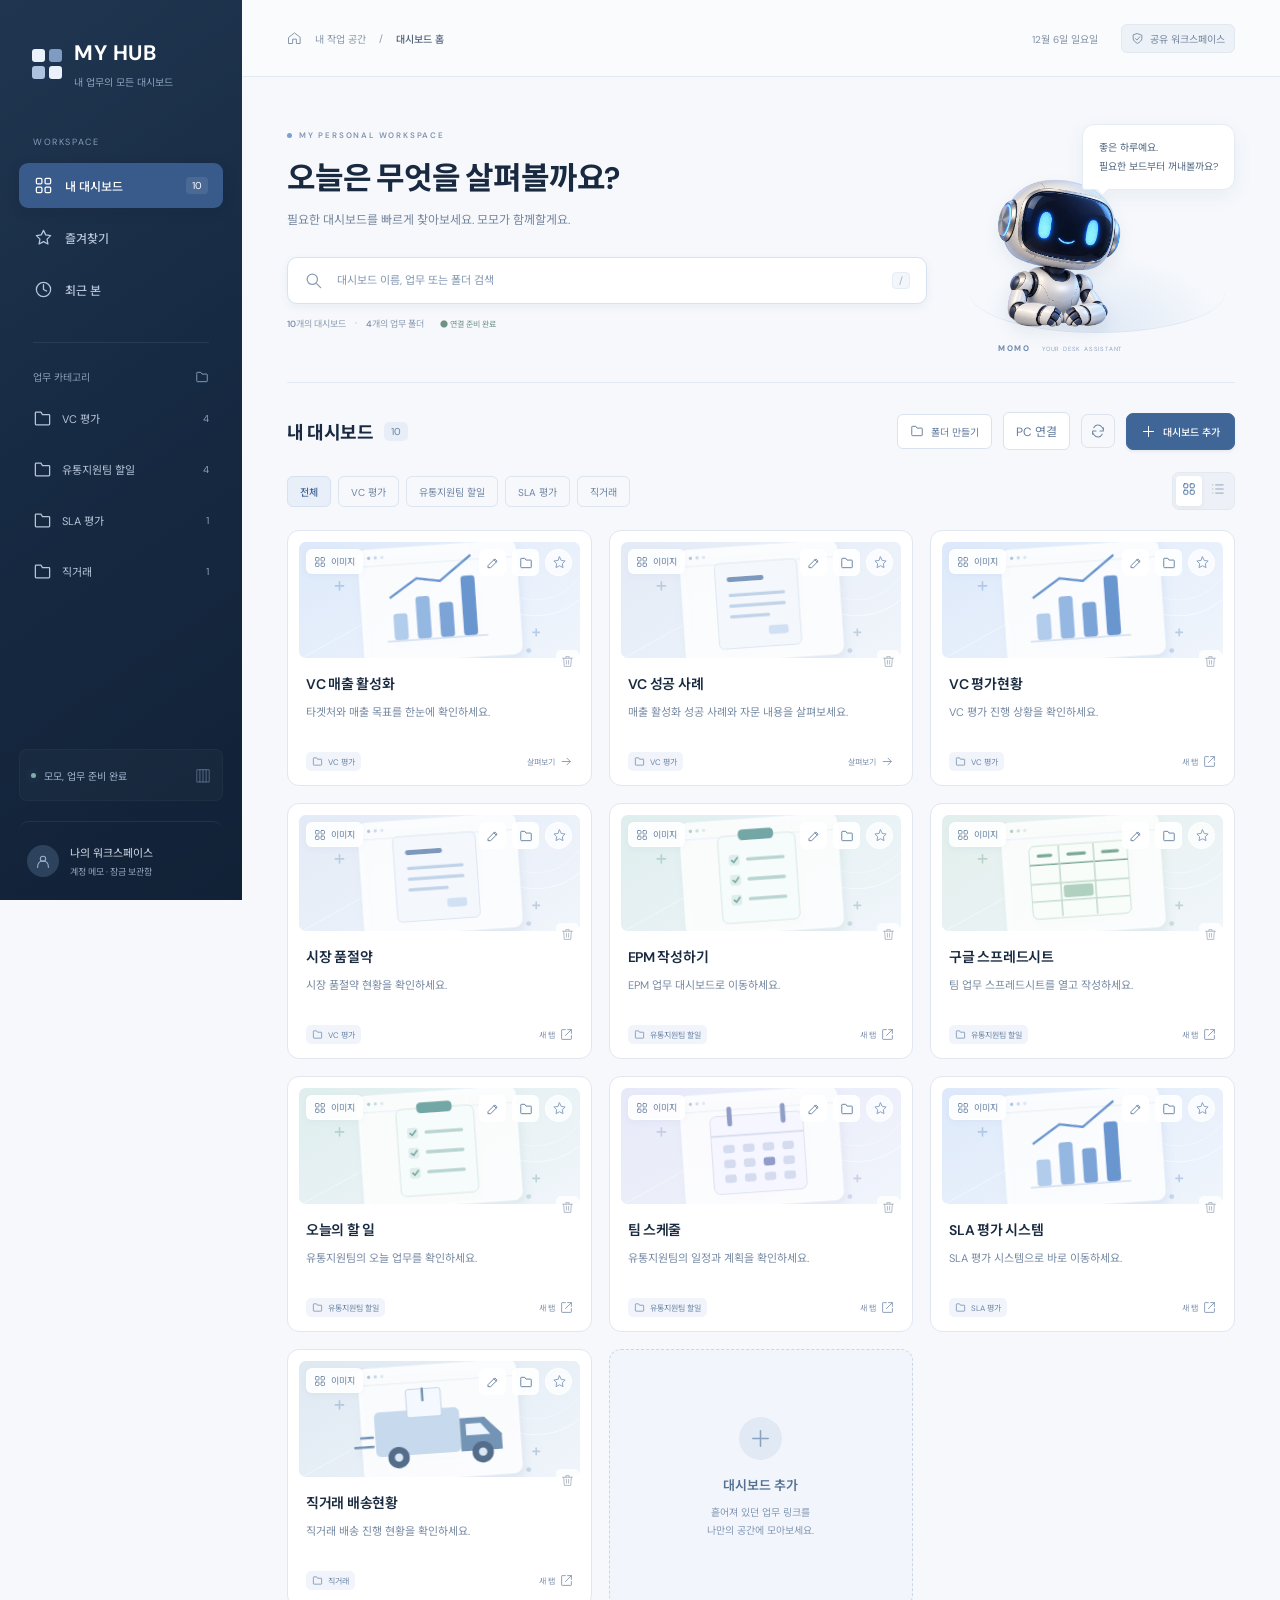
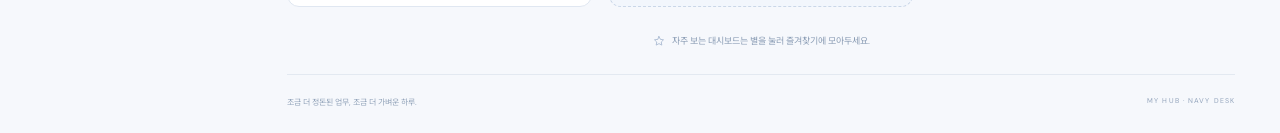
==== commit fc7f448b: "Connect web menus to desktop launcher with synchronized deletion" ====
--- a/index.html
+++ b/index.html
@@ -1,9 +1,9 @@
 <!doctype html>
-<html lang="ko"><head><meta charset="utf-8"><meta name="viewport" content="width=device-width,initial-scale=1"><meta name="theme-color" content="#172b44"><meta name="description" content="내 업무의 모든 대시보드, 모모와 함께하는 네이비 데스크."><title>MY HUB · 네이비 데스크</title><link rel="icon" href="favicon.svg"><link rel="stylesheet" href="styles.css?v=2daafd8558ab"></head><body>
+<html lang="ko"><head><meta charset="utf-8"><meta name="viewport" content="width=device-width,initial-scale=1"><meta name="theme-color" content="#172b44"><meta name="description" content="내 업무의 모든 대시보드, 모모와 함께하는 네이비 데스크."><title>MY HUB · 네이비 데스크</title><link rel="icon" href="favicon.svg"><link rel="stylesheet" href="styles.css?v=17ba1a92e706"></head><body>
 <aside class="sidebar"><a class="brand" href="./index.html"><span class="brand-mark"><i></i><i></i><i></i><i></i></span><span>MY HUB<small>내 업무의 모든 대시보드</small></span></a><div class="nav-caption">WORKSPACE</div><nav aria-label="주 메뉴"><button class="nav-item active" data-view="all"><span data-icon="grid"></span>내 대시보드<b id="nav-count">0</b></button><button class="nav-item" data-view="favorites"><span data-icon="star"></span>즐겨찾기</button><button class="nav-item" data-view="recent"><span data-icon="clock"></span>최근 본</button></nav><div class="category-title">업무 카테고리<span data-icon="folder"></span></div><nav id="folder-nav" aria-label="폴더별 대시보드"></nav><div class="sidebar-foot"><div class="assistant-status"><i></i>모모, 업무 준비 완료<span>▥</span></div><div class="profile"><span data-icon="user"></span><div>나의 워크스페이스<small>하나씩, 나의 속도로.</small></div></div></div></aside>
 <main><header class="topbar"><div class="breadcrumbs"><span data-icon="home"></span><span>내 작업 공간</span><span>/</span><strong id="breadcrumb">대시보드 홈</strong></div><div class="topbar-right"><span id="today"></span><span class="private-badge"><span data-icon="shield"></span>공유 워크스페이스</span></div></header><div class="page-content" id="home-content">
 <section class="welcome"><div class="welcome-copy"><div class="eyebrow"><i></i>MY PERSONAL WORKSPACE</div><h1>오늘은 무엇을<br class="mobile-break"> 살펴볼까요?</h1><p>필요한 대시보드를 빠르게 찾아보세요.<br class="mobile-break"> 모모가 함께할게요.</p><label class="search"><span data-icon="search"></span><input type="search" id="search" aria-label="대시보드 검색" placeholder="대시보드 이름, 업무 또는 폴더 검색"><kbd>/</kbd></label><div class="welcome-meta"><span><b id="total-count">0</b>개의 대시보드</span><span>·</span><span><b id="folder-count">0</b>개의 업무 폴더</span><span class="ready">● 연결 준비 완료</span></div></div><div class="assistant-scene"><div class="speech" id="speech" role="status">좋은 하루예요.<br>필요한 보드부터 꺼내볼까요?</div><button id="momo" class="robot-button" aria-label="모모에게 인사하기"><img src="momo-robot.png" alt="작은 흰색 로봇 비서 모모" onerror="this.hidden=true;this.nextElementSibling.hidden=false"><span class="robot-fallback" hidden><span class="robot-ears"></span><span class="robot-head"><i></i><i></i></span><span class="robot-body"></span></span></button><div class="scene-ground"></div><span class="assistant-label">MOMO <small>YOUR DESK ASSISTANT</small></span></div></section>
 <section class="boards-section" aria-labelledby="boards-title"><div class="section-heading"><div class="title-group"><h2 id="boards-title" tabindex="-1">내 대시보드</h2><span id="board-count" class="count-pill">0</span></div><div class="heading-actions"><button class="secondary-button" id="new-folder-button"><span data-icon="folder"></span>폴더 만들기</button><button class="icon-button" id="refresh-folders" title="목록 새로고침" aria-label="목록 새로고침"><span data-icon="refresh"></span></button><button class="primary-button" id="add-button"><span data-icon="plus"></span>대시보드 추가</button></div></div><div class="board-toolbar"><div class="filter-chips" id="category-filters" role="group" aria-label="업무 카테고리 필터"></div><div class="view-controls" role="group" aria-label="화면 배치"><button class="active" id="grid-view" aria-label="카드 보기" aria-pressed="true"><span data-icon="grid"></span></button><button id="list-view" aria-label="목록 보기" aria-pressed="false"><span data-icon="list"></span></button></div></div><div class="board-grid" id="board-grid"></div></section>
 <section class="recent-section" id="recent-section" hidden><div class="section-heading"><h2><span data-icon="clock"></span>최근 본</h2><button class="text-button" data-view="recent">전체 보기<span data-icon="arrow"></span></button></div><div id="recent-grid" class="recent-grid"></div></section><div class="workspace-note"><span data-icon="star"></span>자주 보는 대시보드는 별을 눌러 즐겨찾기에 모아두세요.</div><footer><span>조금 더 정돈된 업무, 조금 더 가벼운 하루.</span><span>MY HUB · NAVY DESK</span></footer></div>
 <section class="viewer" id="viewer" hidden aria-label="대시보드 보기"><div class="viewer-toolbar"><button id="close-viewer" class="secondary-button"><span data-icon="back"></span>내 대시보드</button><strong id="viewer-title"></strong><a id="external-link" target="_blank" rel="noopener noreferrer">새 탭에서 열기<span data-icon="external"></span></a></div><iframe id="dashboard-frame" title="선택한 대시보드" sandbox="allow-scripts allow-same-origin allow-forms allow-popups allow-downloads"></iframe></section></main>
-<dialog id="add-dialog" aria-labelledby="dialog-title"><form id="add-form"><div class="dialog-header"><span class="dialog-icon" data-icon="folder"></span><button type="button" class="icon-button" id="close-dialog" aria-label="닫기"><span data-icon="close"></span></button></div><h2 id="dialog-title">새 대시보드 추가</h2><p>자주 사용하는 업무 링크를 한곳에 모아보세요.</p><label>이름<input name="name" required maxlength="60" placeholder="예: 월간 실적 대시보드"></label><label>주소<input name="url" type="url" required pattern="https?://.+" placeholder="https://"></label><div class="folder-select-field"><label for="board-folder">저장할 폴더</label><div><select id="board-folder" name="folder" aria-label="저장할 폴더"></select><button type="button" id="add-create-folder" class="secondary-button"><span data-icon="plus"></span>새 폴더</button></div></div><label>짧은 설명 <span>(선택)</span><input name="description" maxlength="120" placeholder="어떤 내용을 확인하는 곳인가요?"></label><fieldset class="image-fieldset"><legend>카드 이미지 <span>12종 중에서 골라주세요</span></legend><div id="add-image-options" class="image-options"></div></fieldset><div class="dialog-note"><span data-icon="shield"></span>추가한 링크는 이 브라우저에 저장됩니다.</div><button class="primary-button submit-button" type="submit">대시보드 추가<span data-icon="plus"></span></button></form></dialog><dialog id="image-dialog" aria-labelledby="image-dialog-title"><form id="image-form"><div class="dialog-header"><span class="dialog-icon" data-icon="grid"></span><button type="button" class="icon-button" id="close-image-dialog" aria-label="이미지 선택 닫기"><span data-icon="close"></span></button></div><h2 id="image-dialog-title">카드 이미지 선택</h2><p id="image-board-name"></p><fieldset class="image-fieldset"><legend class="sr-only">카드 이미지</legend><div id="edit-image-options" class="image-options"></div></fieldset><div class="dialog-note"><span data-icon="shield"></span>이미지 선택은 이 브라우저에 저장됩니다.</div><button class="primary-button submit-button" type="submit">선택한 이미지 적용<span data-icon="arrow"></span></button></form></dialog><dialog id="folder-dialog" aria-labelledby="folder-dialog-title"><form id="folder-form"><div class="dialog-header"><span class="dialog-icon" data-icon="folder"></span><button type="button" class="icon-button" id="close-folder-dialog" aria-label="폴더 만들기 닫기"><span data-icon="close"></span></button></div><h2 id="folder-dialog-title">폴더 만들기</h2><p>업무별로 대시보드를 정리해보세요.</p><label>폴더 이름<input id="folder-name" name="folderName" required maxlength="30" placeholder="예: 월간 보고, 자주 쓰는 업무"></label><div class="dialog-note">폴더와 분류는 이 브라우저에 저장됩니다.</div><button class="primary-button submit-button" type="submit">폴더 만들기<span data-icon="plus"></span></button></form><div id="custom-folder-list"></div><p id="folder-list-note" hidden>폴더를 삭제해도 대시보드는 ‘내 링크’에 남습니다.</p></dialog><dialog id="move-dialog" aria-labelledby="move-title"><form id="move-form"><div class="dialog-header"><span class="dialog-icon" data-icon="folder"></span><button type="button" class="icon-button" id="close-move-dialog" aria-label="폴더 이동 닫기"><span data-icon="close"></span></button></div><h2 id="move-title">폴더로 이동</h2><p id="move-board-name"></p><label for="move-folder">이동할 폴더</label><select id="move-folder" name="folder" aria-label="이동할 폴더"></select><div class="dialog-note">분류 변경은 이 브라우저에 저장됩니다.</div><button class="primary-button submit-button" type="submit">이 폴더로 이동<span data-icon="arrow"></span></button></form></dialog><dialog id="rename-dialog" aria-labelledby="rename-title"><form id="rename-form"><div class="dialog-header"><span class="dialog-icon" data-icon="pencil"></span><button type="button" class="icon-button" id="close-rename-dialog" aria-label="제목 변경 닫기"><span data-icon="close"></span></button></div><h2 id="rename-title">카드 제목 변경</h2><p>대시보드 카드에 표시될 이름을 바꿔보세요.</p><label>새 제목<input id="rename-input" name="name" required maxlength="60" placeholder="예: 월간 실적 대시보드"></label><div class="dialog-note">제목 변경은 이 브라우저에 저장됩니다.</div><button class="primary-button submit-button" type="submit">제목 변경<span data-icon="arrow"></span></button><button type="button" class="text-button rename-reset" id="rename-reset" hidden>원래 제목으로 되돌리기</button></form></dialog><div class="toast" id="toast" role="status"></div><script src="catalog.js?v=97ce8577c10a"></script><script src="app.js?v=6ccfc0c9c9d7"></script><script src="memos.js?v=55710975102d"></script></body></html>
+<dialog id="add-dialog" aria-labelledby="dialog-title"><form id="add-form"><div class="dialog-header"><span class="dialog-icon" data-icon="folder"></span><button type="button" class="icon-button" id="close-dialog" aria-label="닫기"><span data-icon="close"></span></button></div><h2 id="dialog-title">새 대시보드 추가</h2><p>자주 사용하는 업무 링크를 한곳에 모아보세요.</p><label>이름<input name="name" required maxlength="60" placeholder="예: 월간 실적 대시보드"></label><label>주소<input name="url" type="url" required pattern="https?://.+" placeholder="https://"></label><div class="folder-select-field"><label for="board-folder">저장할 폴더</label><div><select id="board-folder" name="folder" aria-label="저장할 폴더"></select><button type="button" id="add-create-folder" class="secondary-button"><span data-icon="plus"></span>새 폴더</button></div></div><label>짧은 설명 <span>(선택)</span><input name="description" maxlength="120" placeholder="어떤 내용을 확인하는 곳인가요?"></label><fieldset class="image-fieldset"><legend>카드 이미지 <span>12종 중에서 골라주세요</span></legend><div id="add-image-options" class="image-options"></div></fieldset><div class="dialog-note"><span data-icon="shield"></span>PC 연결 시 추가한 메뉴가 PC 실행창에도 반영됩니다.</div><button class="primary-button submit-button" type="submit">대시보드 추가<span data-icon="plus"></span></button></form></dialog><dialog id="image-dialog" aria-labelledby="image-dialog-title"><form id="image-form"><div class="dialog-header"><span class="dialog-icon" data-icon="grid"></span><button type="button" class="icon-button" id="close-image-dialog" aria-label="이미지 선택 닫기"><span data-icon="close"></span></button></div><h2 id="image-dialog-title">카드 이미지 선택</h2><p id="image-board-name"></p><fieldset class="image-fieldset"><legend class="sr-only">카드 이미지</legend><div id="edit-image-options" class="image-options"></div></fieldset><div class="dialog-note"><span data-icon="shield"></span>이미지 선택은 이 브라우저에 저장됩니다.</div><button class="primary-button submit-button" type="submit">선택한 이미지 적용<span data-icon="arrow"></span></button></form></dialog><dialog id="folder-dialog" aria-labelledby="folder-dialog-title"><form id="folder-form"><div class="dialog-header"><span class="dialog-icon" data-icon="folder"></span><button type="button" class="icon-button" id="close-folder-dialog" aria-label="폴더 만들기 닫기"><span data-icon="close"></span></button></div><h2 id="folder-dialog-title">폴더 만들기</h2><p>업무별로 대시보드를 정리해보세요.</p><label>폴더 이름<input id="folder-name" name="folderName" required maxlength="30" placeholder="예: 월간 보고, 자주 쓰는 업무"></label><div class="dialog-note">폴더와 분류는 이 브라우저에 저장됩니다.</div><button class="primary-button submit-button" type="submit">폴더 만들기<span data-icon="plus"></span></button></form><div id="custom-folder-list"></div><p id="folder-list-note" hidden>폴더를 삭제해도 대시보드는 ‘내 링크’에 남습니다.</p></dialog><dialog id="move-dialog" aria-labelledby="move-title"><form id="move-form"><div class="dialog-header"><span class="dialog-icon" data-icon="folder"></span><button type="button" class="icon-button" id="close-move-dialog" aria-label="폴더 이동 닫기"><span data-icon="close"></span></button></div><h2 id="move-title">폴더로 이동</h2><p id="move-board-name"></p><label for="move-folder">이동할 폴더</label><select id="move-folder" name="folder" aria-label="이동할 폴더"></select><div class="dialog-note">분류 변경은 이 브라우저에 저장됩니다.</div><button class="primary-button submit-button" type="submit">이 폴더로 이동<span data-icon="arrow"></span></button></form></dialog><dialog id="rename-dialog" aria-labelledby="rename-title"><form id="rename-form"><div class="dialog-header"><span class="dialog-icon" data-icon="pencil"></span><button type="button" class="icon-button" id="close-rename-dialog" aria-label="제목 변경 닫기"><span data-icon="close"></span></button></div><h2 id="rename-title">카드 제목 변경</h2><p>대시보드 카드에 표시될 이름을 바꿔보세요.</p><label>새 제목<input id="rename-input" name="name" required maxlength="60" placeholder="예: 월간 실적 대시보드"></label><div class="dialog-note">제목 변경은 이 브라우저에 저장됩니다.</div><button class="primary-button submit-button" type="submit">제목 변경<span data-icon="arrow"></span></button><button type="button" class="text-button rename-reset" id="rename-reset" hidden>원래 제목으로 되돌리기</button></form></dialog><div class="toast" id="toast" role="status"></div><script src="catalog.js?v=97ce8577c10a"></script><script src="app.js?v=6b444066ac3b"></script><script src="memos.js?v=45cebbb36737"></script><script src="menu-sync.js?v=195189bdaf70"></script></body></html>
--- a/styles.css
+++ b/styles.css
@@ -29,3 +29,6 @@
 .profile[role=button]{cursor:pointer;border-radius:10px}.profile[role=button]:hover{background:#ffffff10}.profile[role=button]:focus-visible{outline:2px solid #97b9e5;outline-offset:4px}
 #memo-dialog{width:min(900px,94vw);max-width:900px;padding:28px;box-sizing:border-box}#memo-dialog h2{margin-top:0}#memo-unlock{max-width:460px;margin:auto}#memo-dialog label{display:block}#memo-dialog input{width:100%;box-sizing:border-box}#memo-dialog .memo-help{font-size:12px;line-height:1.8;color:#687b93}#memo-dialog #memo-status{font-size:13px;line-height:1.7;color:#345a89;min-height:24px}.memo-layout{display:grid;grid-template-columns:200px minmax(0,1fr);gap:22px;margin:24px 0}.memo-layout nav{display:flex;flex-direction:column;gap:8px}.memo-layout nav button{text-align:left;background:#f2f5fa;border-radius:10px;padding:14px;line-height:1.6;word-break:keep-all}.memo-layout nav button[aria-pressed=true]{background:#e3ecf8;color:#234c7a;box-shadow:inset 3px 0 #416baa}.memo-layout h3{font-size:15px;margin:0 0 12px}#memo-text{display:block;width:100%;min-height:300px;height:40vh;resize:vertical;border:1px solid #d6e1ef;border-radius:12px;padding:16px;box-sizing:border-box;background:#f8fafd;color:#192a40;font:14px/1.9 'Noto Sans KR',sans-serif;white-space:pre-wrap}.memo-actions{display:flex;justify-content:flex-end;gap:10px}#memo-close{font-size:24px}#memo-dialog button:disabled{opacity:.6;cursor:wait}@media(max-width:680px){#memo-dialog{padding:20px}.memo-layout{grid-template-columns:1fr;gap:16px}.memo-layout nav{flex-direction:row;overflow:auto}.memo-layout nav button{min-width:150px}#memo-text{height:35vh;min-height:220px}.sidebar-foot .profile{display:flex}}
 @media(max-width:680px){.sidebar-foot{display:block;padding-top:0;margin-top:8px}.sidebar-foot .assistant-status{display:none}.sidebar-foot .profile{margin-top:0;padding:8px;border:0}.sidebar-foot .profile small{font-size:10px}}
+
+.memo-actions{flex-wrap:wrap}#memo-save{background:#e7edf5;color:#345274}
+.board-card:focus-within .custom-delete{opacity:1}.heading-actions{flex-wrap:wrap}#pc-menu-connect{white-space:nowrap;font-size:12px}
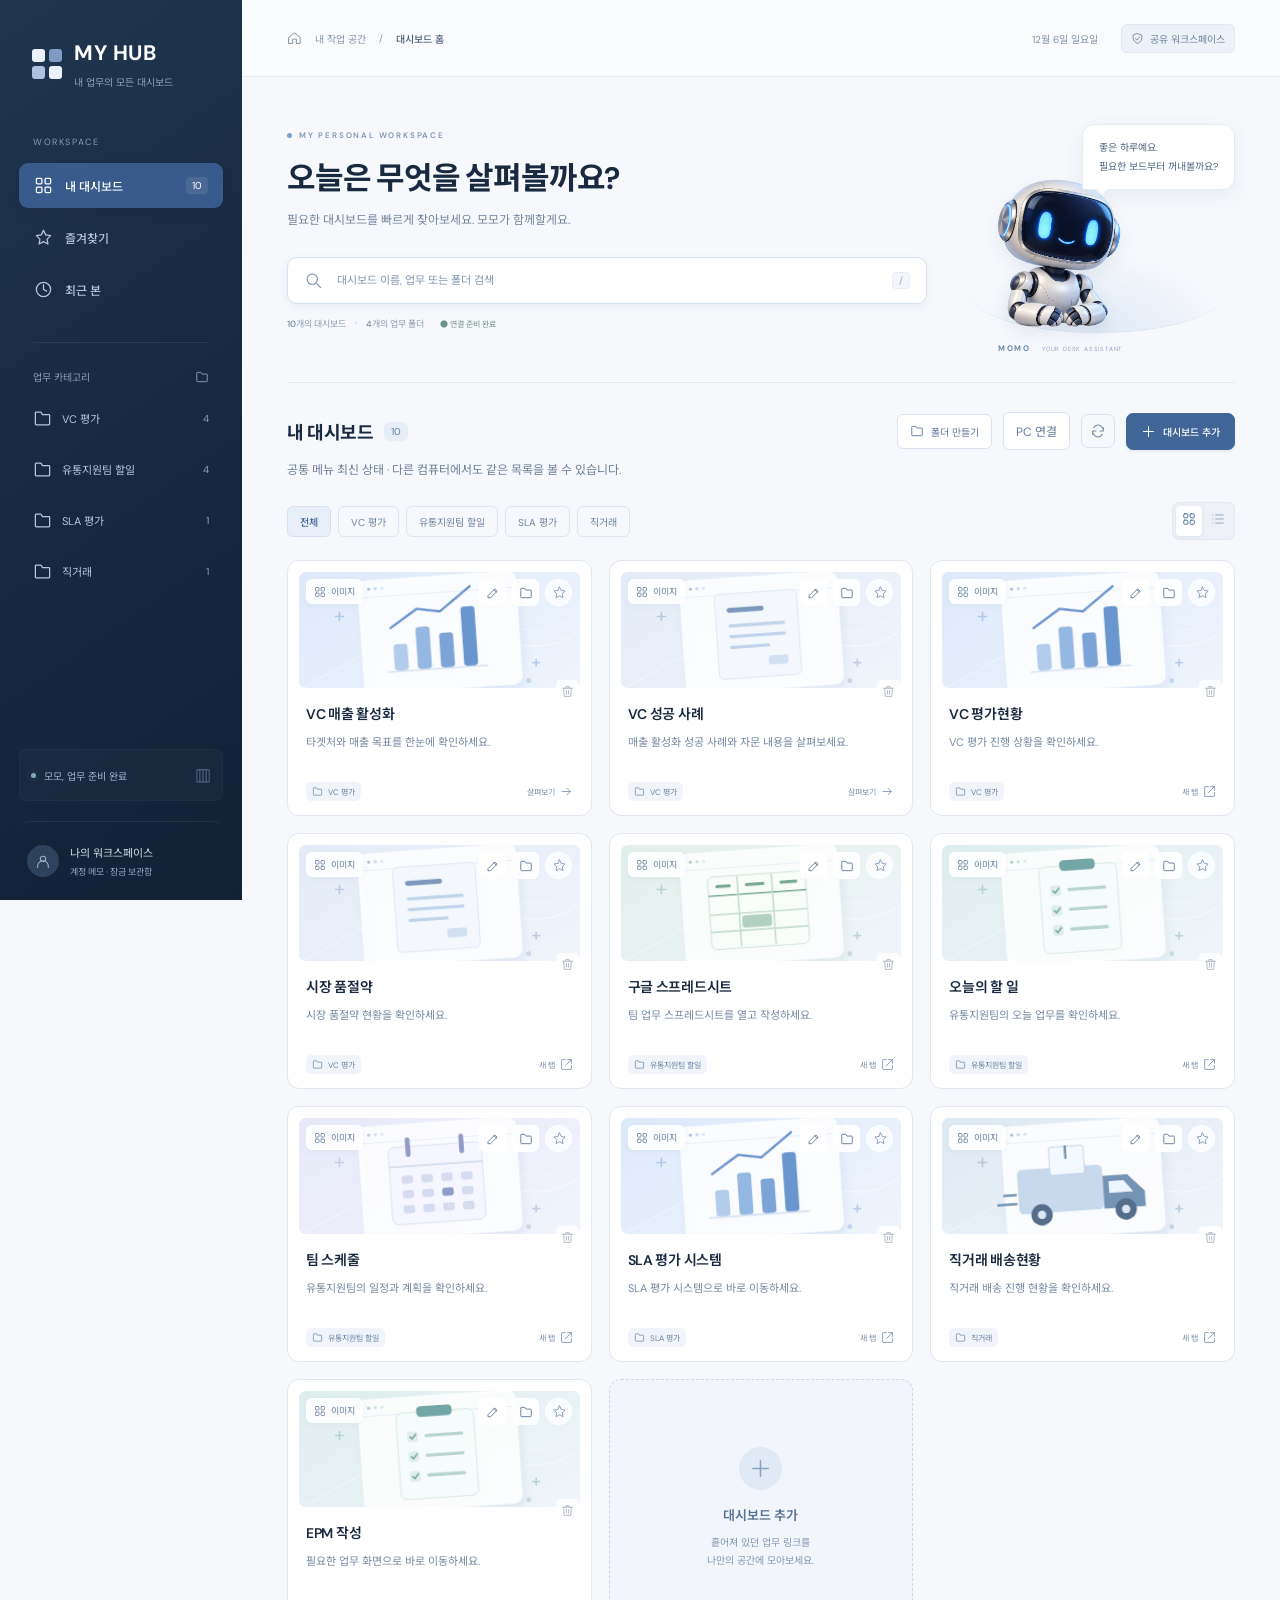
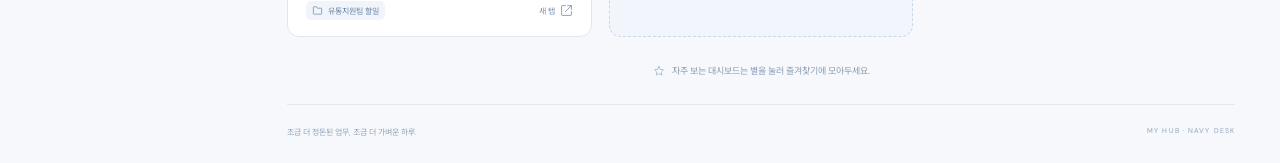
==== commit 56563cf3: "Share dashboard additions and deletions across computers" ====
--- a/index.html
+++ b/index.html
@@ -6,4 +6,4 @@
 <section class="boards-section" aria-labelledby="boards-title"><div class="section-heading"><div class="title-group"><h2 id="boards-title" tabindex="-1">내 대시보드</h2><span id="board-count" class="count-pill">0</span></div><div class="heading-actions"><button class="secondary-button" id="new-folder-button"><span data-icon="folder"></span>폴더 만들기</button><button class="icon-button" id="refresh-folders" title="목록 새로고침" aria-label="목록 새로고침"><span data-icon="refresh"></span></button><button class="primary-button" id="add-button"><span data-icon="plus"></span>대시보드 추가</button></div></div><div class="board-toolbar"><div class="filter-chips" id="category-filters" role="group" aria-label="업무 카테고리 필터"></div><div class="view-controls" role="group" aria-label="화면 배치"><button class="active" id="grid-view" aria-label="카드 보기" aria-pressed="true"><span data-icon="grid"></span></button><button id="list-view" aria-label="목록 보기" aria-pressed="false"><span data-icon="list"></span></button></div></div><div class="board-grid" id="board-grid"></div></section>
 <section class="recent-section" id="recent-section" hidden><div class="section-heading"><h2><span data-icon="clock"></span>최근 본</h2><button class="text-button" data-view="recent">전체 보기<span data-icon="arrow"></span></button></div><div id="recent-grid" class="recent-grid"></div></section><div class="workspace-note"><span data-icon="star"></span>자주 보는 대시보드는 별을 눌러 즐겨찾기에 모아두세요.</div><footer><span>조금 더 정돈된 업무, 조금 더 가벼운 하루.</span><span>MY HUB · NAVY DESK</span></footer></div>
 <section class="viewer" id="viewer" hidden aria-label="대시보드 보기"><div class="viewer-toolbar"><button id="close-viewer" class="secondary-button"><span data-icon="back"></span>내 대시보드</button><strong id="viewer-title"></strong><a id="external-link" target="_blank" rel="noopener noreferrer">새 탭에서 열기<span data-icon="external"></span></a></div><iframe id="dashboard-frame" title="선택한 대시보드" sandbox="allow-scripts allow-same-origin allow-forms allow-popups allow-downloads"></iframe></section></main>
-<dialog id="add-dialog" aria-labelledby="dialog-title"><form id="add-form"><div class="dialog-header"><span class="dialog-icon" data-icon="folder"></span><button type="button" class="icon-button" id="close-dialog" aria-label="닫기"><span data-icon="close"></span></button></div><h2 id="dialog-title">새 대시보드 추가</h2><p>자주 사용하는 업무 링크를 한곳에 모아보세요.</p><label>이름<input name="name" required maxlength="60" placeholder="예: 월간 실적 대시보드"></label><label>주소<input name="url" type="url" required pattern="https?://.+" placeholder="https://"></label><div class="folder-select-field"><label for="board-folder">저장할 폴더</label><div><select id="board-folder" name="folder" aria-label="저장할 폴더"></select><button type="button" id="add-create-folder" class="secondary-button"><span data-icon="plus"></span>새 폴더</button></div></div><label>짧은 설명 <span>(선택)</span><input name="description" maxlength="120" placeholder="어떤 내용을 확인하는 곳인가요?"></label><fieldset class="image-fieldset"><legend>카드 이미지 <span>12종 중에서 골라주세요</span></legend><div id="add-image-options" class="image-options"></div></fieldset><div class="dialog-note"><span data-icon="shield"></span>PC 연결 시 추가한 메뉴가 PC 실행창에도 반영됩니다.</div><button class="primary-button submit-button" type="submit">대시보드 추가<span data-icon="plus"></span></button></form></dialog><dialog id="image-dialog" aria-labelledby="image-dialog-title"><form id="image-form"><div class="dialog-header"><span class="dialog-icon" data-icon="grid"></span><button type="button" class="icon-button" id="close-image-dialog" aria-label="이미지 선택 닫기"><span data-icon="close"></span></button></div><h2 id="image-dialog-title">카드 이미지 선택</h2><p id="image-board-name"></p><fieldset class="image-fieldset"><legend class="sr-only">카드 이미지</legend><div id="edit-image-options" class="image-options"></div></fieldset><div class="dialog-note"><span data-icon="shield"></span>이미지 선택은 이 브라우저에 저장됩니다.</div><button class="primary-button submit-button" type="submit">선택한 이미지 적용<span data-icon="arrow"></span></button></form></dialog><dialog id="folder-dialog" aria-labelledby="folder-dialog-title"><form id="folder-form"><div class="dialog-header"><span class="dialog-icon" data-icon="folder"></span><button type="button" class="icon-button" id="close-folder-dialog" aria-label="폴더 만들기 닫기"><span data-icon="close"></span></button></div><h2 id="folder-dialog-title">폴더 만들기</h2><p>업무별로 대시보드를 정리해보세요.</p><label>폴더 이름<input id="folder-name" name="folderName" required maxlength="30" placeholder="예: 월간 보고, 자주 쓰는 업무"></label><div class="dialog-note">폴더와 분류는 이 브라우저에 저장됩니다.</div><button class="primary-button submit-button" type="submit">폴더 만들기<span data-icon="plus"></span></button></form><div id="custom-folder-list"></div><p id="folder-list-note" hidden>폴더를 삭제해도 대시보드는 ‘내 링크’에 남습니다.</p></dialog><dialog id="move-dialog" aria-labelledby="move-title"><form id="move-form"><div class="dialog-header"><span class="dialog-icon" data-icon="folder"></span><button type="button" class="icon-button" id="close-move-dialog" aria-label="폴더 이동 닫기"><span data-icon="close"></span></button></div><h2 id="move-title">폴더로 이동</h2><p id="move-board-name"></p><label for="move-folder">이동할 폴더</label><select id="move-folder" name="folder" aria-label="이동할 폴더"></select><div class="dialog-note">분류 변경은 이 브라우저에 저장됩니다.</div><button class="primary-button submit-button" type="submit">이 폴더로 이동<span data-icon="arrow"></span></button></form></dialog><dialog id="rename-dialog" aria-labelledby="rename-title"><form id="rename-form"><div class="dialog-header"><span class="dialog-icon" data-icon="pencil"></span><button type="button" class="icon-button" id="close-rename-dialog" aria-label="제목 변경 닫기"><span data-icon="close"></span></button></div><h2 id="rename-title">카드 제목 변경</h2><p>대시보드 카드에 표시될 이름을 바꿔보세요.</p><label>새 제목<input id="rename-input" name="name" required maxlength="60" placeholder="예: 월간 실적 대시보드"></label><div class="dialog-note">제목 변경은 이 브라우저에 저장됩니다.</div><button class="primary-button submit-button" type="submit">제목 변경<span data-icon="arrow"></span></button><button type="button" class="text-button rename-reset" id="rename-reset" hidden>원래 제목으로 되돌리기</button></form></dialog><div class="toast" id="toast" role="status"></div><script src="catalog.js?v=97ce8577c10a"></script><script src="app.js?v=6b444066ac3b"></script><script src="memos.js?v=45cebbb36737"></script><script src="menu-sync.js?v=195189bdaf70"></script></body></html>
+<dialog id="add-dialog" aria-labelledby="dialog-title"><form id="add-form"><div class="dialog-header"><span class="dialog-icon" data-icon="folder"></span><button type="button" class="icon-button" id="close-dialog" aria-label="닫기"><span data-icon="close"></span></button></div><h2 id="dialog-title">새 대시보드 추가</h2><p>자주 사용하는 업무 링크를 한곳에 모아보세요.</p><label>이름<input name="name" required maxlength="60" placeholder="예: 월간 실적 대시보드"></label><label>주소<input name="url" type="url" required pattern="https?://.+" placeholder="https://"></label><div class="folder-select-field"><label for="board-folder">저장할 폴더</label><div><select id="board-folder" name="folder" aria-label="저장할 폴더"></select><button type="button" id="add-create-folder" class="secondary-button"><span data-icon="plus"></span>새 폴더</button></div></div><label>짧은 설명 <span>(선택)</span><input name="description" maxlength="120" placeholder="어떤 내용을 확인하는 곳인가요?"></label><fieldset class="image-fieldset"><legend>카드 이미지 <span>12종 중에서 골라주세요</span></legend><div id="add-image-options" class="image-options"></div></fieldset><div class="dialog-note"><span data-icon="shield"></span>PC 연결 시 추가한 메뉴가 PC 실행창에도 반영됩니다.</div><button class="primary-button submit-button" type="submit">대시보드 추가<span data-icon="plus"></span></button></form></dialog><dialog id="image-dialog" aria-labelledby="image-dialog-title"><form id="image-form"><div class="dialog-header"><span class="dialog-icon" data-icon="grid"></span><button type="button" class="icon-button" id="close-image-dialog" aria-label="이미지 선택 닫기"><span data-icon="close"></span></button></div><h2 id="image-dialog-title">카드 이미지 선택</h2><p id="image-board-name"></p><fieldset class="image-fieldset"><legend class="sr-only">카드 이미지</legend><div id="edit-image-options" class="image-options"></div></fieldset><div class="dialog-note"><span data-icon="shield"></span>이미지 선택은 이 브라우저에 저장됩니다.</div><button class="primary-button submit-button" type="submit">선택한 이미지 적용<span data-icon="arrow"></span></button></form></dialog><dialog id="folder-dialog" aria-labelledby="folder-dialog-title"><form id="folder-form"><div class="dialog-header"><span class="dialog-icon" data-icon="folder"></span><button type="button" class="icon-button" id="close-folder-dialog" aria-label="폴더 만들기 닫기"><span data-icon="close"></span></button></div><h2 id="folder-dialog-title">폴더 만들기</h2><p>업무별로 대시보드를 정리해보세요.</p><label>폴더 이름<input id="folder-name" name="folderName" required maxlength="30" placeholder="예: 월간 보고, 자주 쓰는 업무"></label><div class="dialog-note">폴더와 분류는 이 브라우저에 저장됩니다.</div><button class="primary-button submit-button" type="submit">폴더 만들기<span data-icon="plus"></span></button></form><div id="custom-folder-list"></div><p id="folder-list-note" hidden>폴더를 삭제해도 대시보드는 ‘내 링크’에 남습니다.</p></dialog><dialog id="move-dialog" aria-labelledby="move-title"><form id="move-form"><div class="dialog-header"><span class="dialog-icon" data-icon="folder"></span><button type="button" class="icon-button" id="close-move-dialog" aria-label="폴더 이동 닫기"><span data-icon="close"></span></button></div><h2 id="move-title">폴더로 이동</h2><p id="move-board-name"></p><label for="move-folder">이동할 폴더</label><select id="move-folder" name="folder" aria-label="이동할 폴더"></select><div class="dialog-note">분류 변경은 이 브라우저에 저장됩니다.</div><button class="primary-button submit-button" type="submit">이 폴더로 이동<span data-icon="arrow"></span></button></form></dialog><dialog id="rename-dialog" aria-labelledby="rename-title"><form id="rename-form"><div class="dialog-header"><span class="dialog-icon" data-icon="pencil"></span><button type="button" class="icon-button" id="close-rename-dialog" aria-label="제목 변경 닫기"><span data-icon="close"></span></button></div><h2 id="rename-title">카드 제목 변경</h2><p>대시보드 카드에 표시될 이름을 바꿔보세요.</p><label>새 제목<input id="rename-input" name="name" required maxlength="60" placeholder="예: 월간 실적 대시보드"></label><div class="dialog-note">제목 변경은 이 브라우저에 저장됩니다.</div><button class="primary-button submit-button" type="submit">제목 변경<span data-icon="arrow"></span></button><button type="button" class="text-button rename-reset" id="rename-reset" hidden>원래 제목으로 되돌리기</button></form></dialog><div class="toast" id="toast" role="status"></div><script src="catalog.js?v=97ce8577c10a"></script><script src="menu-persistence.js?v=9db6652fd971"></script><script src="app.js?v=c24568edbab9"></script><script src="memos.js?v=45cebbb36737"></script><script src="menu-sync.js?v=48c9bb72960e"></script></body></html>
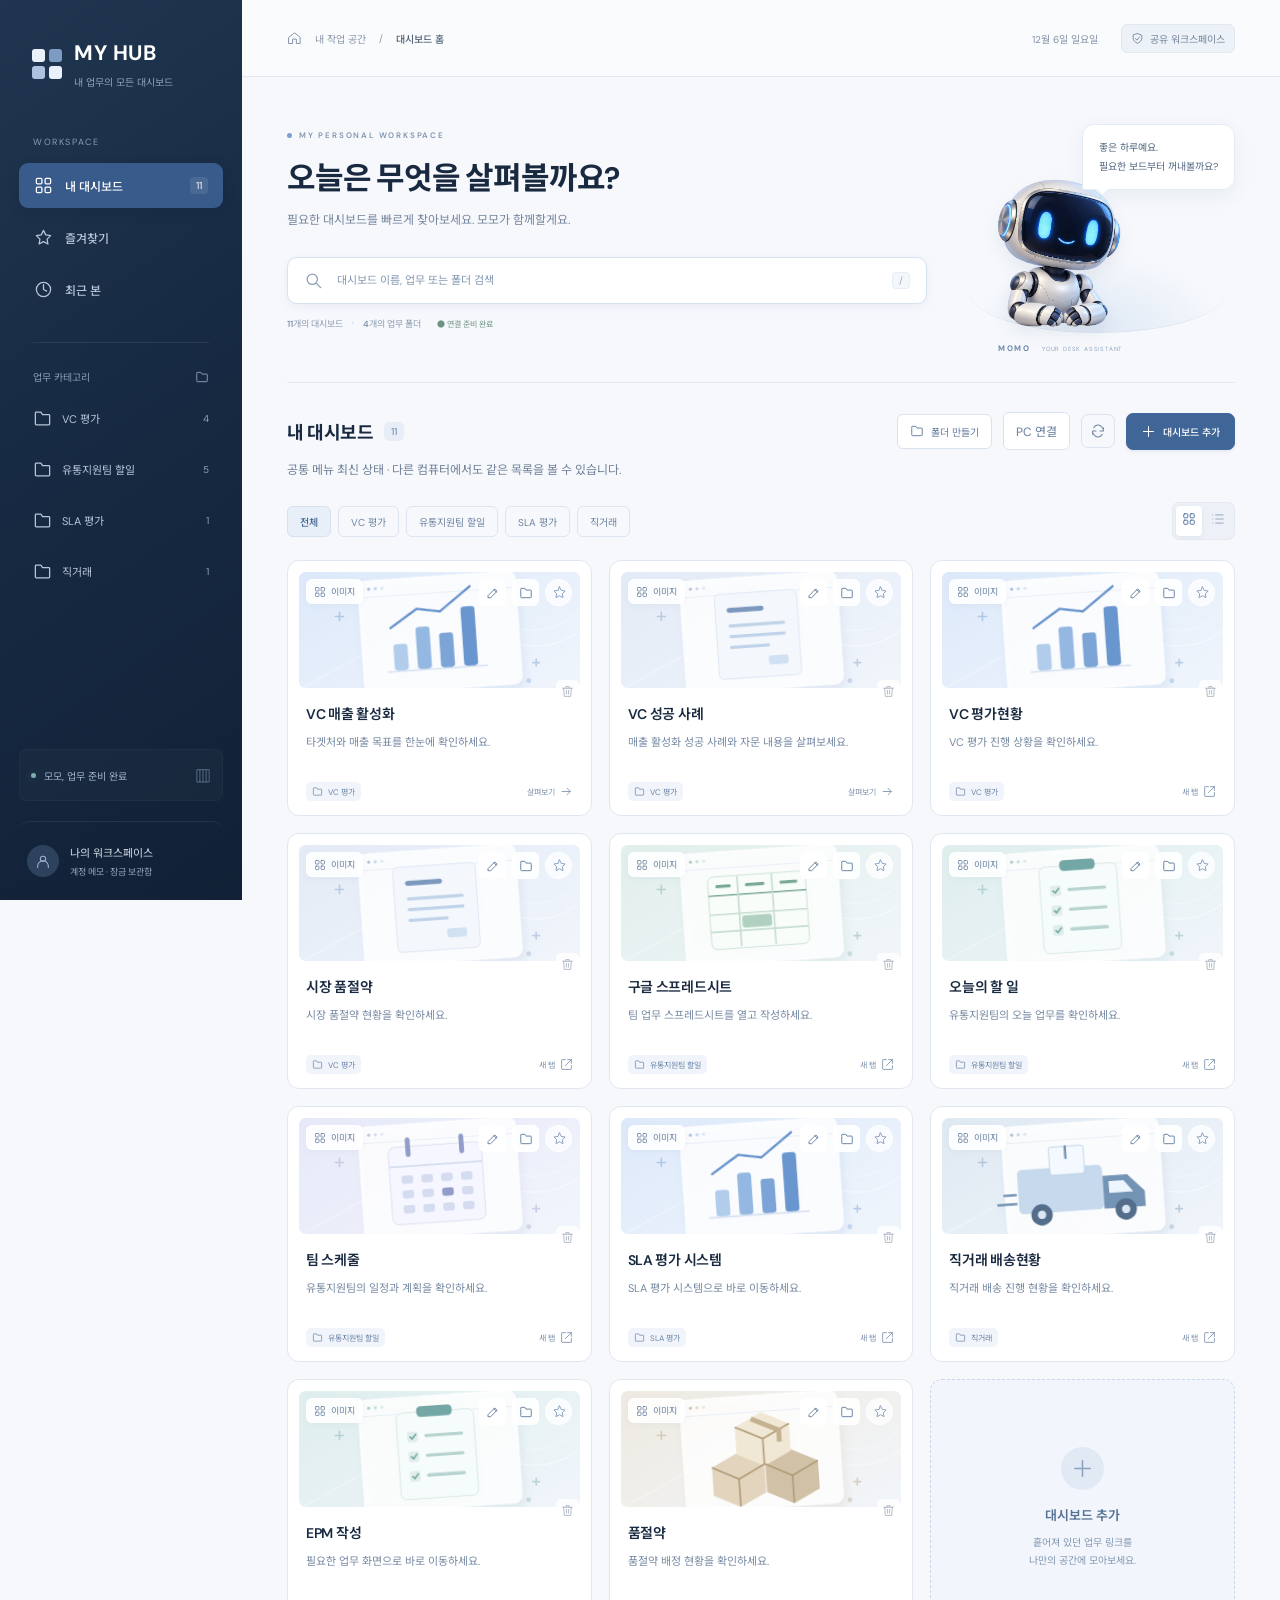
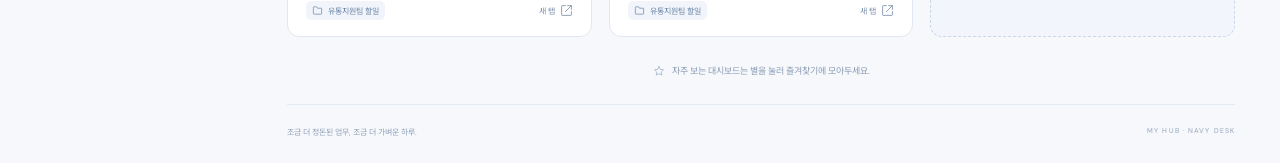
==== commit 79bb955a: "Require durable shared save before confirming menu changes" ====
--- a/index.html
+++ b/index.html
@@ -6,4 +6,4 @@
 <section class="boards-section" aria-labelledby="boards-title"><div class="section-heading"><div class="title-group"><h2 id="boards-title" tabindex="-1">내 대시보드</h2><span id="board-count" class="count-pill">0</span></div><div class="heading-actions"><button class="secondary-button" id="new-folder-button"><span data-icon="folder"></span>폴더 만들기</button><button class="icon-button" id="refresh-folders" title="목록 새로고침" aria-label="목록 새로고침"><span data-icon="refresh"></span></button><button class="primary-button" id="add-button"><span data-icon="plus"></span>대시보드 추가</button></div></div><div class="board-toolbar"><div class="filter-chips" id="category-filters" role="group" aria-label="업무 카테고리 필터"></div><div class="view-controls" role="group" aria-label="화면 배치"><button class="active" id="grid-view" aria-label="카드 보기" aria-pressed="true"><span data-icon="grid"></span></button><button id="list-view" aria-label="목록 보기" aria-pressed="false"><span data-icon="list"></span></button></div></div><div class="board-grid" id="board-grid"></div></section>
 <section class="recent-section" id="recent-section" hidden><div class="section-heading"><h2><span data-icon="clock"></span>최근 본</h2><button class="text-button" data-view="recent">전체 보기<span data-icon="arrow"></span></button></div><div id="recent-grid" class="recent-grid"></div></section><div class="workspace-note"><span data-icon="star"></span>자주 보는 대시보드는 별을 눌러 즐겨찾기에 모아두세요.</div><footer><span>조금 더 정돈된 업무, 조금 더 가벼운 하루.</span><span>MY HUB · NAVY DESK</span></footer></div>
 <section class="viewer" id="viewer" hidden aria-label="대시보드 보기"><div class="viewer-toolbar"><button id="close-viewer" class="secondary-button"><span data-icon="back"></span>내 대시보드</button><strong id="viewer-title"></strong><a id="external-link" target="_blank" rel="noopener noreferrer">새 탭에서 열기<span data-icon="external"></span></a></div><iframe id="dashboard-frame" title="선택한 대시보드" sandbox="allow-scripts allow-same-origin allow-forms allow-popups allow-downloads"></iframe></section></main>
-<dialog id="add-dialog" aria-labelledby="dialog-title"><form id="add-form"><div class="dialog-header"><span class="dialog-icon" data-icon="folder"></span><button type="button" class="icon-button" id="close-dialog" aria-label="닫기"><span data-icon="close"></span></button></div><h2 id="dialog-title">새 대시보드 추가</h2><p>자주 사용하는 업무 링크를 한곳에 모아보세요.</p><label>이름<input name="name" required maxlength="60" placeholder="예: 월간 실적 대시보드"></label><label>주소<input name="url" type="url" required pattern="https?://.+" placeholder="https://"></label><div class="folder-select-field"><label for="board-folder">저장할 폴더</label><div><select id="board-folder" name="folder" aria-label="저장할 폴더"></select><button type="button" id="add-create-folder" class="secondary-button"><span data-icon="plus"></span>새 폴더</button></div></div><label>짧은 설명 <span>(선택)</span><input name="description" maxlength="120" placeholder="어떤 내용을 확인하는 곳인가요?"></label><fieldset class="image-fieldset"><legend>카드 이미지 <span>12종 중에서 골라주세요</span></legend><div id="add-image-options" class="image-options"></div></fieldset><div class="dialog-note"><span data-icon="shield"></span>PC 연결 시 추가한 메뉴가 PC 실행창에도 반영됩니다.</div><button class="primary-button submit-button" type="submit">대시보드 추가<span data-icon="plus"></span></button></form></dialog><dialog id="image-dialog" aria-labelledby="image-dialog-title"><form id="image-form"><div class="dialog-header"><span class="dialog-icon" data-icon="grid"></span><button type="button" class="icon-button" id="close-image-dialog" aria-label="이미지 선택 닫기"><span data-icon="close"></span></button></div><h2 id="image-dialog-title">카드 이미지 선택</h2><p id="image-board-name"></p><fieldset class="image-fieldset"><legend class="sr-only">카드 이미지</legend><div id="edit-image-options" class="image-options"></div></fieldset><div class="dialog-note"><span data-icon="shield"></span>이미지 선택은 이 브라우저에 저장됩니다.</div><button class="primary-button submit-button" type="submit">선택한 이미지 적용<span data-icon="arrow"></span></button></form></dialog><dialog id="folder-dialog" aria-labelledby="folder-dialog-title"><form id="folder-form"><div class="dialog-header"><span class="dialog-icon" data-icon="folder"></span><button type="button" class="icon-button" id="close-folder-dialog" aria-label="폴더 만들기 닫기"><span data-icon="close"></span></button></div><h2 id="folder-dialog-title">폴더 만들기</h2><p>업무별로 대시보드를 정리해보세요.</p><label>폴더 이름<input id="folder-name" name="folderName" required maxlength="30" placeholder="예: 월간 보고, 자주 쓰는 업무"></label><div class="dialog-note">폴더와 분류는 이 브라우저에 저장됩니다.</div><button class="primary-button submit-button" type="submit">폴더 만들기<span data-icon="plus"></span></button></form><div id="custom-folder-list"></div><p id="folder-list-note" hidden>폴더를 삭제해도 대시보드는 ‘내 링크’에 남습니다.</p></dialog><dialog id="move-dialog" aria-labelledby="move-title"><form id="move-form"><div class="dialog-header"><span class="dialog-icon" data-icon="folder"></span><button type="button" class="icon-button" id="close-move-dialog" aria-label="폴더 이동 닫기"><span data-icon="close"></span></button></div><h2 id="move-title">폴더로 이동</h2><p id="move-board-name"></p><label for="move-folder">이동할 폴더</label><select id="move-folder" name="folder" aria-label="이동할 폴더"></select><div class="dialog-note">분류 변경은 이 브라우저에 저장됩니다.</div><button class="primary-button submit-button" type="submit">이 폴더로 이동<span data-icon="arrow"></span></button></form></dialog><dialog id="rename-dialog" aria-labelledby="rename-title"><form id="rename-form"><div class="dialog-header"><span class="dialog-icon" data-icon="pencil"></span><button type="button" class="icon-button" id="close-rename-dialog" aria-label="제목 변경 닫기"><span data-icon="close"></span></button></div><h2 id="rename-title">카드 제목 변경</h2><p>대시보드 카드에 표시될 이름을 바꿔보세요.</p><label>새 제목<input id="rename-input" name="name" required maxlength="60" placeholder="예: 월간 실적 대시보드"></label><div class="dialog-note">제목 변경은 이 브라우저에 저장됩니다.</div><button class="primary-button submit-button" type="submit">제목 변경<span data-icon="arrow"></span></button><button type="button" class="text-button rename-reset" id="rename-reset" hidden>원래 제목으로 되돌리기</button></form></dialog><div class="toast" id="toast" role="status"></div><script src="catalog.js?v=97ce8577c10a"></script><script src="menu-persistence.js?v=9db6652fd971"></script><script src="app.js?v=c24568edbab9"></script><script src="memos.js?v=45cebbb36737"></script><script src="menu-sync.js?v=48c9bb72960e"></script></body></html>
+<dialog id="add-dialog" aria-labelledby="dialog-title"><form id="add-form"><div class="dialog-header"><span class="dialog-icon" data-icon="folder"></span><button type="button" class="icon-button" id="close-dialog" aria-label="닫기"><span data-icon="close"></span></button></div><h2 id="dialog-title">새 대시보드 추가</h2><p>자주 사용하는 업무 링크를 한곳에 모아보세요.</p><label>이름<input name="name" required maxlength="60" placeholder="예: 월간 실적 대시보드"></label><label>주소<input name="url" type="url" required pattern="https?://.+" placeholder="https://"></label><div class="folder-select-field"><label for="board-folder">저장할 폴더</label><div><select id="board-folder" name="folder" aria-label="저장할 폴더"></select><button type="button" id="add-create-folder" class="secondary-button"><span data-icon="plus"></span>새 폴더</button></div></div><label>짧은 설명 <span>(선택)</span><input name="description" maxlength="120" placeholder="어떤 내용을 확인하는 곳인가요?"></label><fieldset class="image-fieldset"><legend>카드 이미지 <span>12종 중에서 골라주세요</span></legend><div id="add-image-options" class="image-options"></div></fieldset><div class="dialog-note"><span data-icon="shield"></span>MY HUB PC 실행창이 켜져 있어야 저장할 수 있습니다. 공통 게시를 확인한 뒤 추가됩니다.</div><p id="add-save-status" role="status" style="font-size:13px;line-height:1.6;color:#9b4529"></p><button class="primary-button submit-button" type="submit">대시보드 추가<span data-icon="plus"></span></button></form></dialog><dialog id="image-dialog" aria-labelledby="image-dialog-title"><form id="image-form"><div class="dialog-header"><span class="dialog-icon" data-icon="grid"></span><button type="button" class="icon-button" id="close-image-dialog" aria-label="이미지 선택 닫기"><span data-icon="close"></span></button></div><h2 id="image-dialog-title">카드 이미지 선택</h2><p id="image-board-name"></p><fieldset class="image-fieldset"><legend class="sr-only">카드 이미지</legend><div id="edit-image-options" class="image-options"></div></fieldset><div class="dialog-note"><span data-icon="shield"></span>이미지 선택은 이 브라우저에 저장됩니다.</div><button class="primary-button submit-button" type="submit">선택한 이미지 적용<span data-icon="arrow"></span></button></form></dialog><dialog id="folder-dialog" aria-labelledby="folder-dialog-title"><form id="folder-form"><div class="dialog-header"><span class="dialog-icon" data-icon="folder"></span><button type="button" class="icon-button" id="close-folder-dialog" aria-label="폴더 만들기 닫기"><span data-icon="close"></span></button></div><h2 id="folder-dialog-title">폴더 만들기</h2><p>업무별로 대시보드를 정리해보세요.</p><label>폴더 이름<input id="folder-name" name="folderName" required maxlength="30" placeholder="예: 월간 보고, 자주 쓰는 업무"></label><div class="dialog-note">폴더와 분류는 이 브라우저에 저장됩니다.</div><button class="primary-button submit-button" type="submit">폴더 만들기<span data-icon="plus"></span></button></form><div id="custom-folder-list"></div><p id="folder-list-note" hidden>폴더를 삭제해도 대시보드는 ‘내 링크’에 남습니다.</p></dialog><dialog id="move-dialog" aria-labelledby="move-title"><form id="move-form"><div class="dialog-header"><span class="dialog-icon" data-icon="folder"></span><button type="button" class="icon-button" id="close-move-dialog" aria-label="폴더 이동 닫기"><span data-icon="close"></span></button></div><h2 id="move-title">폴더로 이동</h2><p id="move-board-name"></p><label for="move-folder">이동할 폴더</label><select id="move-folder" name="folder" aria-label="이동할 폴더"></select><div class="dialog-note">분류 변경은 이 브라우저에 저장됩니다.</div><button class="primary-button submit-button" type="submit">이 폴더로 이동<span data-icon="arrow"></span></button></form></dialog><dialog id="rename-dialog" aria-labelledby="rename-title"><form id="rename-form"><div class="dialog-header"><span class="dialog-icon" data-icon="pencil"></span><button type="button" class="icon-button" id="close-rename-dialog" aria-label="제목 변경 닫기"><span data-icon="close"></span></button></div><h2 id="rename-title">카드 제목 변경</h2><p>대시보드 카드에 표시될 이름을 바꿔보세요.</p><label>새 제목<input id="rename-input" name="name" required maxlength="60" placeholder="예: 월간 실적 대시보드"></label><div class="dialog-note">제목 변경은 이 브라우저에 저장됩니다.</div><button class="primary-button submit-button" type="submit">제목 변경<span data-icon="arrow"></span></button><button type="button" class="text-button rename-reset" id="rename-reset" hidden>원래 제목으로 되돌리기</button></form></dialog><div class="toast" id="toast" role="status"></div><script src="catalog.js?v=97ce8577c10a"></script><script src="menu-persistence.js?v=9db6652fd971"></script><script src="app.js?v=d86c1c56f573"></script><script src="memos.js?v=45cebbb36737"></script><script src="menu-sync.js?v=8e520c99bbda"></script></body></html>
